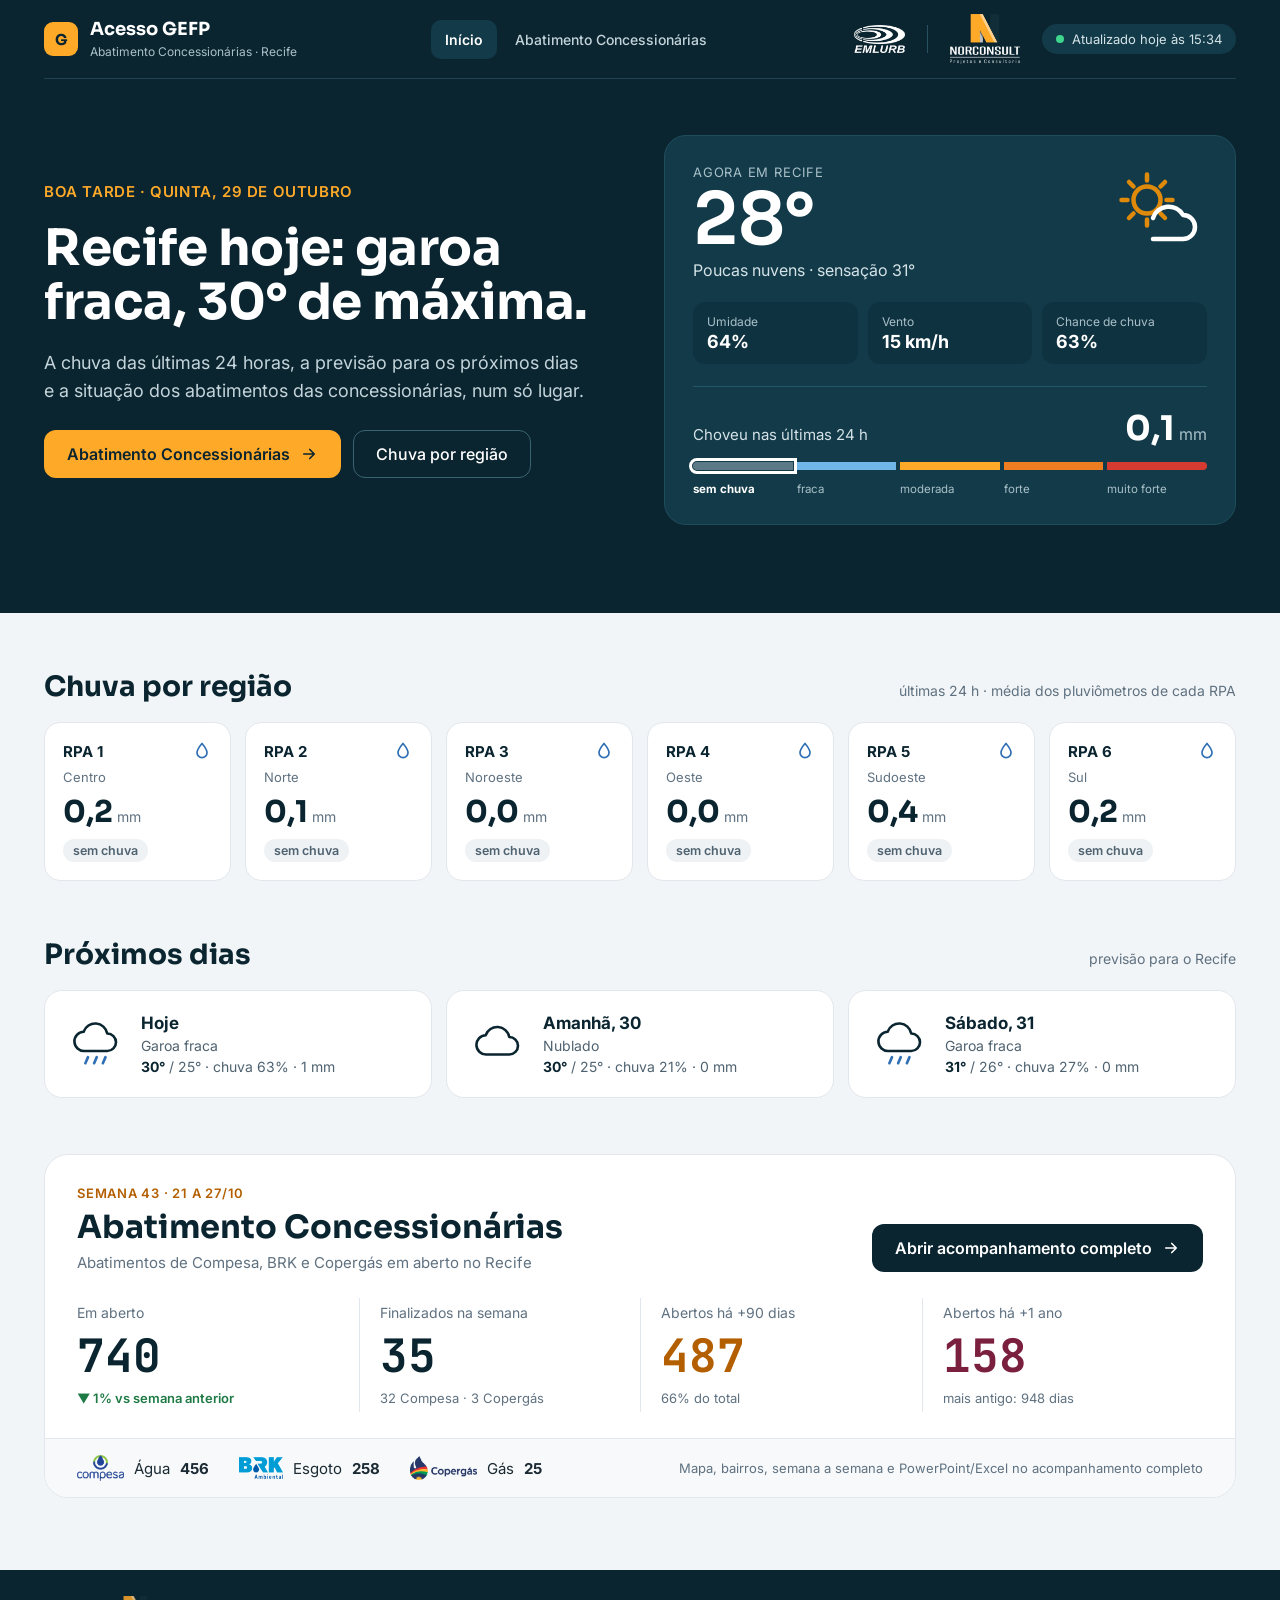
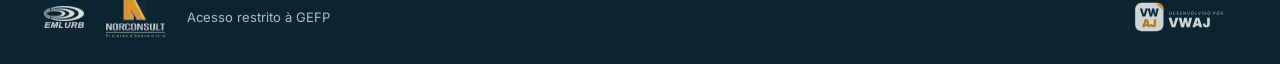
==== index.html @ 530b83b0 "Acesso GEFP" ====
<!doctype html>
<html lang="pt-BR">
<head>
<meta charset="utf-8">
<meta name="viewport" content="width=device-width, initial-scale=1">
<meta name="author" content="VWAJ">
<meta name="robots" content="noindex, nofollow">
<title>Início · Acesso GEFP</title>
<link rel="icon" href="static/marca/vwaj_monograma.png">
<link rel="preconnect" href="https://fonts.googleapis.com">
<link href="https://fonts.googleapis.com/css2?family=Sora:wght@400;600;700&family=Inter:wght@400;500;600;700&family=JetBrains+Mono:wght@500;700&display=swap" rel="stylesheet">
<link rel="stylesheet" href="static/gefp.css?v=1793296857">
</head>
<body class="gefp estatico">
<section class="g-topo">
  <div class="g-cont">
    <header class="g-cab">
      <a class="g-marca" href="index.html"><i>G</i><div><b>Acesso GEFP</b><span>Abatimento Concessionárias · Recife</span></div></a>
      <nav class="g-nav" aria-label="Seções">
        <a href="index.html" class="ativo">Início</a>
        <a href="abatimento.html" class="">Abatimento Concessionárias</a>
      </nav>
      <div class="g-logos">
        <img class="emlurb" src="static/marcas_gefp/emlurb_branco.png" alt="EMLURB">
        <span class="sep"></span>
        <img class="norcon" src="static/marcas_gefp/nc_branco.png" alt="Norconsult">
        <span class="g-atual"><i></i>Atualizado hoje às 15:34</span>
      </div>
    </header>
<div class="g-heroi">
  <div class="g-heroi-txt">
    <span class="g-sobre">Boa tarde · quinta, 29 de outubro</span>
    <h1>Recife hoje: garoa fraca, 30° de máxima.</h1>
    <p>A chuva das últimas 24 horas, a previsão para os próximos dias e a situação dos abatimentos das concessionárias, num só lugar.</p>
    <div class="g-bts">
      <a class="g-bt lar" href="abatimento.html">Abatimento Concessionárias <svg viewBox="0 0 24 24" fill="none" stroke="currentColor" stroke-width="2.2" stroke-linecap="round" stroke-linejoin="round" aria-hidden="true"><path d="M5 12h14M13 6l6 6-6 6"/></svg></a>
      <a class="g-bt contorno" href="#chuva">Chuva por região</a>
    </div>
  </div>
  <div class="g-clima">
    <div class="g-clima-top">
      <div style="display:flex;flex-direction:column;gap:4px">
        <span class="g-rot">Agora em Recife</span>
        <span class="g-temp">28°</span>
        <span class="g-clima-txt">Poucas nuvens · sensação 31°</span>
      </div>
      <svg width="96" height="96" viewBox="0 0 64 64" fill="none" stroke-linecap="round" stroke-linejoin="round" role="img" aria-label="Sol entre nuvens"><circle cx="24" cy="24" r="9" stroke="#E08A0C" stroke-width="3"/><path d="M24 7v4M24 37v4M7 24h4M37 24h4M12 12l3 3M33 33l3 3M12 36l3-3M33 15l3-3" stroke="#E08A0C" stroke-width="3"/><path d="M28 50h20a8 8 0 0 0 0-16 11 11 0 0 0-20 2" stroke="#FFFFFF" stroke-width="3"/></svg>
    </div>
    <div class="g-mini3">
      <div><span>Umidade</span><b>64%</b></div>
      <div><span>Vento</span><b>15 km/h</b></div>
      <div><span>Chance de chuva</span><b>63%</b></div>
    </div>
    <div class="g-chuva24">
      <div class="g-chuva24-l"><span>Choveu nas últimas 24 h</span><span><b>0,1</b> <small>mm</small></span></div>
      <div class="g-regua" role="img" aria-label="Chuva sem chuva"><span class="on" style="background:#5B7A86"></span><span class="" style="background:#6FB7E8"></span><span class="" style="background:#FFA929"></span><span class="" style="background:#EE7D22"></span><span class="" style="background:#D63B32"></span></div>
      <div class="g-regua-rot"><b>sem chuva</b><span>fraca</span><span>moderada</span><span>forte</span><span>muito forte</span></div>
    </div>
  </div>
</div>
  </div>
</section>
<div class="g-cont">
  <section class="g-secao" id="chuva">
    <div class="g-secao-cab"><h2>Chuva por região</h2><span>últimas 24 h · média dos pluviômetros de cada RPA</span></div>
    <div class="g-rpas">
      <div class="g-rpa">
        <div class="g-rpa-cab"><b>RPA 1</b><svg width="20" height="20" viewBox="0 0 24 24" fill="none" stroke="#2F6FB3" stroke-width="2" stroke-linecap="round" stroke-linejoin="round" aria-hidden="true"><path d="M12 3s6 7 6 11a6 6 0 0 1-12 0c0-4 6-11 6-11z"/></svg></div>
        <small>Centro</small>
        <span class="mm"><b>0,2</b> <span>mm</span></span>
        <span class="g-pill g-n0">sem chuva</span>
      </div>
      <div class="g-rpa">
        <div class="g-rpa-cab"><b>RPA 2</b><svg width="20" height="20" viewBox="0 0 24 24" fill="none" stroke="#2F6FB3" stroke-width="2" stroke-linecap="round" stroke-linejoin="round" aria-hidden="true"><path d="M12 3s6 7 6 11a6 6 0 0 1-12 0c0-4 6-11 6-11z"/></svg></div>
        <small>Norte</small>
        <span class="mm"><b>0,1</b> <span>mm</span></span>
        <span class="g-pill g-n0">sem chuva</span>
      </div>
      <div class="g-rpa">
        <div class="g-rpa-cab"><b>RPA 3</b><svg width="20" height="20" viewBox="0 0 24 24" fill="none" stroke="#2F6FB3" stroke-width="2" stroke-linecap="round" stroke-linejoin="round" aria-hidden="true"><path d="M12 3s6 7 6 11a6 6 0 0 1-12 0c0-4 6-11 6-11z"/></svg></div>
        <small>Noroeste</small>
        <span class="mm"><b>0,0</b> <span>mm</span></span>
        <span class="g-pill g-n0">sem chuva</span>
      </div>
      <div class="g-rpa">
        <div class="g-rpa-cab"><b>RPA 4</b><svg width="20" height="20" viewBox="0 0 24 24" fill="none" stroke="#2F6FB3" stroke-width="2" stroke-linecap="round" stroke-linejoin="round" aria-hidden="true"><path d="M12 3s6 7 6 11a6 6 0 0 1-12 0c0-4 6-11 6-11z"/></svg></div>
        <small>Oeste</small>
        <span class="mm"><b>0,0</b> <span>mm</span></span>
        <span class="g-pill g-n0">sem chuva</span>
      </div>
      <div class="g-rpa">
        <div class="g-rpa-cab"><b>RPA 5</b><svg width="20" height="20" viewBox="0 0 24 24" fill="none" stroke="#2F6FB3" stroke-width="2" stroke-linecap="round" stroke-linejoin="round" aria-hidden="true"><path d="M12 3s6 7 6 11a6 6 0 0 1-12 0c0-4 6-11 6-11z"/></svg></div>
        <small>Sudoeste</small>
        <span class="mm"><b>0,4</b> <span>mm</span></span>
        <span class="g-pill g-n0">sem chuva</span>
      </div>
      <div class="g-rpa">
        <div class="g-rpa-cab"><b>RPA 6</b><svg width="20" height="20" viewBox="0 0 24 24" fill="none" stroke="#2F6FB3" stroke-width="2" stroke-linecap="round" stroke-linejoin="round" aria-hidden="true"><path d="M12 3s6 7 6 11a6 6 0 0 1-12 0c0-4 6-11 6-11z"/></svg></div>
        <small>Sul</small>
        <span class="mm"><b>0,2</b> <span>mm</span></span>
        <span class="g-pill g-n0">sem chuva</span>
      </div>
    </div>
  </section>
  <section class="g-secao" id="previsao">
    <div class="g-secao-cab"><h2>Próximos dias</h2><span>previsão para o Recife</span></div>
    <div class="g-dias">
      <div class="g-dia">
        <svg width="56" height="56" viewBox="0 0 64 64" fill="none" stroke-linecap="round" stroke-linejoin="round" role="img" aria-label="Chuva"><path d="M20 40h26a10 10 0 0 0 0-20 14 14 0 0 0-27-2A9 9 0 0 0 20 40z" stroke="#0B2530" stroke-width="3"/><path d="M24 47l-3 7M34 47l-3 7M44 47l-3 7" stroke="#2F6FB3" stroke-width="3"/></svg>
        <div>
          <b class="d">Hoje</b>
          <span>Garoa fraca</span>
          <span><b>30°</b> / 25° · chuva 63% · 1 mm</span>
        </div>
      </div>
      <div class="g-dia">
        <svg width="56" height="56" viewBox="0 0 64 64" fill="none" stroke-linecap="round" stroke-linejoin="round" role="img" aria-label="Nublado"><path d="M20 44h26a10 10 0 0 0 0-20 14 14 0 0 0-27-2A9 9 0 0 0 20 44z" stroke="#0B2530" stroke-width="3"/></svg>
        <div>
          <b class="d">Amanhã, 30</b>
          <span>Nublado</span>
          <span><b>30°</b> / 25° · chuva 21% · 0 mm</span>
        </div>
      </div>
      <div class="g-dia">
        <svg width="56" height="56" viewBox="0 0 64 64" fill="none" stroke-linecap="round" stroke-linejoin="round" role="img" aria-label="Chuva"><path d="M20 40h26a10 10 0 0 0 0-20 14 14 0 0 0-27-2A9 9 0 0 0 20 40z" stroke="#0B2530" stroke-width="3"/><path d="M24 47l-3 7M34 47l-3 7M44 47l-3 7" stroke="#2F6FB3" stroke-width="3"/></svg>
        <div>
          <b class="d">Sábado, 31</b>
          <span>Garoa fraca</span>
          <span><b>31°</b> / 26° · chuva 27% · 0 mm</span>
        </div>
      </div>
    </div>
  </section>
  <section class="g-abat" id="abatimento">
    <div class="g-abat-cab">
      <div>
        <small>Semana 43 · 21 a 27/10</small>
        <h2>Abatimento Concessionárias</h2>
        <span>Abatimentos de Compesa, BRK e Copergás em aberto no Recife</span>
      </div>
      <a class="g-bt escuro" href="abatimento.html">Abrir acompanhamento completo <svg viewBox="0 0 24 24" fill="none" stroke="currentColor" stroke-width="2.2" stroke-linecap="round" stroke-linejoin="round" aria-hidden="true"><path d="M5 12h14M13 6l6 6-6 6"/></svg></a>
    </div>
    <div class="g-abat-num">
      <div><span>Em aberto</span><b>740</b>
        <small class="bom">▼ 1% vs semana anterior</small></div>
      <div><span>Finalizados na semana</span><b>35</b><small>32 Compesa · 3 Copergás</small></div>
      <div><span>Abertos há +90 dias</span><b style="color:#B35F00">487</b><small>66% do total</small></div>
      <div><span>Abertos há +1 ano</span><b style="color:#7A1F3D">158</b><small>mais antigo: 948 dias</small></div>
    </div>
    <div class="g-abat-pe">
      <span><img src="static/marcas/compesa.png" alt="Compesa" style="height:26px"> Água <b>456</b></span>
      <span><img src="static/marcas/brk.png" alt="BRK Ambiental" style="height:22px"> Esgoto <b>258</b></span>
      <span><img src="static/marcas/copergas.png" alt="Copergás" style="height:24px"> Gás <b>25</b></span>
      <em>Mapa, bairros, semana a semana e PowerPoint/Excel no acompanhamento completo</em>
    </div>
  </section>
</div>
<footer class="g-rodape">
  <div class="g-cont">
    <div class="g-logos">
      <img class="emlurb" src="static/marcas_gefp/emlurb_branco.png" alt="EMLURB">
      <img class="norcon" src="static/marcas_gefp/nc_branco.png" alt="Norconsult">
      <span>Acesso restrito à GEFP</span>
    </div>
    <img class="vwaj" src="static/marca/vwaj_assinatura_escuro.svg" alt="Desenvolvido por VWAJ" title="Desenvolvido por VWAJ">
  </div>
</footer>
<div class="toast" id="toast"></div>
<script>
(function(){
  var URL = "https://script.google.com/macros/s/AKfycbwOH_Wpvm1iKzpRmhy0H1Z7zZ-1NwhCAVXMOIi94843S6CwJDV4EMHWe-rRsX-6nmck/exec", PAG = "inicio";
  function ls(k, v){ try { if (v === undefined) return localStorage.getItem(k); localStorage.setItem(k, v); } catch (e) { return null; } }
  function ss(k, v){ try { if (v === undefined) return sessionStorage.getItem(k); sessionStorage.setItem(k, v); } catch (e) { return null; } }
  if (/[?&]eu(=|&|$)/.test(location.search)) ls("gefp_eu", "1");
  if (/[?&]naoeu(=|&|$)/.test(location.search)) { try { localStorage.removeItem("gefp_eu"); } catch (e) {} }
  var mq = location.search.match(/[?&]quem=([^&#]+)/);            /* ?quem=chefe: este navegador aparece com nome no painel */
  if (mq) {
    var nome = decodeURIComponent(mq[1].replace(/\+/g, " ")).replace(/[^0-9A-Za-zÀ-ÿ .\-]/g, "").trim().slice(0, 11);
    if (nome) { ls("gefp_quem", nome); try { localStorage.removeItem("gefp_eu"); } catch (e) {} }
  }
  window.GefpVisita = { evento: function(){} };
  if (!URL || ls("gefp_eu") === "1") return;
  var ap = ls("gefp_ap"); if (!ap) { ap = Math.random().toString(36).slice(2, 10); ls("gefp_ap", ap); }
  var quem = ls("gefp_quem"); if (quem) ap = quem + ":" + ap;
  var se = ss("gefp_se"); if (!se) { se = Date.now().toString(36) + Math.random().toString(36).slice(2, 6); ss("gefp_se", se); }
  var tipo = window.matchMedia && matchMedia("(pointer:coarse)").matches ? "celular" : "computador";
  var ativo = 0, desde = document.visibilityState === "visible" ? Date.now() : null;
  function manda(ev, extra){
    var d = JSON.stringify({ a: ap, s: se, t: tipo, p: PAG, e: ev, x: String(extra || "").slice(0, 80) });
    try { if (navigator.sendBeacon && navigator.sendBeacon(URL, new Blob([d], { type: "text/plain" }))) return; } catch (e) {}
    try { fetch(URL, { method: "POST", mode: "no-cors", body: d, keepalive: true }); } catch (e) {}
  }
  manda("visita");
  window.GefpVisita = { evento: manda };
  document.addEventListener("click", function(ev){
    var a = ev.target.closest && ev.target.closest("a[download], a[data-evento]");
    if (a) manda(a.getAttribute("data-evento") || "baixou", (a.getAttribute("href") || "").split("/").pop());
  }, true);
  document.addEventListener("visibilitychange", function(){
    if (document.visibilityState === "hidden") { if (desde) { ativo += Date.now() - desde; desde = null; } manda("saida", Math.round(ativo / 1000)); }
    else desde = Date.now();
  });
})();
</script>
</body>
</html>
---- static/gefp.css ----
:root{--g-noite:#0B2530;--g-noite-2:#123A48;--g-noite-3:#0F3240;--g-linha:#1F4352;--g-claro:#C3D4DA;--g-suave:#A9C0C9;
  --g-laranja:#FFA929;--g-fundo:#F2F5F7;--g-borda:#E2E7ED;--g-texto:#1B2A33;--g-cinza:#5F7180}
body.gefp{background:var(--g-fundo);font-family:Inter,system-ui,sans-serif;color:var(--g-texto);margin:0}
.gefp h1,.gefp h2,.gefp h3,.gefp .g-titulo{font-family:Sora,Inter,sans-serif}
.g-cont{max-width:1240px;margin:0 auto;padding:0 24px;box-sizing:border-box}


.g-topo{background:var(--g-noite);color:#fff;padding-bottom:88px}
.g-cab{display:flex;align-items:center;justify-content:space-between;gap:16px;flex-wrap:wrap;padding:18px 0;border-bottom:1px solid var(--g-linha)}
.g-marca{display:flex;align-items:center;gap:12px;color:#fff;text-decoration:none}
.g-marca i{width:34px;height:34px;border-radius:9px;background:var(--g-laranja);display:flex;align-items:center;justify-content:center;
  font:700 15px Sora,sans-serif;color:var(--g-noite);font-style:normal}
.g-marca b{font:700 18px Sora,sans-serif;display:block}.g-marca span{font-size:12px;color:var(--g-suave)}
.g-nav{display:flex;gap:4px}
.g-nav a{color:var(--g-claro);text-decoration:none;font-size:14px;font-weight:500;padding:11px 14px;border-radius:10px}
.g-nav a:hover{color:#fff;background:rgba(255,255,255,.06)}
.g-nav a.ativo{color:#fff;font-weight:600;background:var(--g-noite-2)}
.g-logos{display:flex;align-items:center;gap:22px}
.g-logos img.emlurb{height:28px}.g-logos img.norcon{height:50px;margin:-6px 0}
.g-logos .sep{width:1px;height:28px;background:#2A5160}
.g-atual{display:inline-flex;align-items:center;gap:8px;background:var(--g-noite-2);border-radius:999px;padding:7px 14px;font-size:13px;color:#D5E3E8}
.g-atual i{width:8px;height:8px;border-radius:50%;background:#3DD68C}


.g-heroi{display:grid;grid-template-columns:repeat(auto-fit,minmax(min(100%,420px),1fr));gap:48px;align-items:center;padding-top:56px}
.g-heroi-txt{display:flex;flex-direction:column;gap:20px}
.g-sobre{font-size:15px;color:var(--g-laranja);font-weight:600;letter-spacing:.04em;text-transform:uppercase}
.g-heroi h1{margin:0;font-weight:700;font-size:50px;line-height:1.08;letter-spacing:-.01em;color:#fff}
.g-heroi p{margin:0;font-size:18px;line-height:1.55;color:var(--g-claro);max-width:540px}
.g-bts{display:flex;gap:12px;flex-wrap:wrap;padding-top:6px}
.g-bt{display:inline-flex;align-items:center;gap:10px;text-decoration:none;font-weight:600;font-size:16px;padding:13px 22px;border-radius:12px;
  min-height:48px;box-sizing:border-box;border:1px solid transparent;cursor:pointer}
.g-bt.lar{background:var(--g-laranja);color:var(--g-noite)}.g-bt.lar:hover{background:#FFB847}
.g-bt.contorno{border-color:#3A6372;color:#fff;font-weight:500}.g-bt.contorno:hover{background:rgba(255,255,255,.06)}
.g-bt.escuro{background:var(--g-noite);color:#fff}.g-bt.escuro:hover{background:var(--g-noite-2)}
.g-bt svg{width:18px;height:18px}

.g-clima{background:var(--g-noite-2);border:1px solid #1F4D5D;border-radius:22px;padding:28px;display:flex;flex-direction:column;gap:22px}
.g-clima-top{display:flex;justify-content:space-between;align-items:flex-start;gap:16px}
.g-rot{font-size:13px;color:var(--g-suave);text-transform:uppercase;letter-spacing:.06em}
.g-temp{font:600 72px/1 Sora,sans-serif;color:#fff}
.g-clima-txt{font-size:16px;color:#D5E3E8}
.g-mini3{display:grid;grid-template-columns:repeat(3,minmax(0,1fr));gap:10px}
.g-mini3>div{background:var(--g-noite-3);border-radius:12px;padding:12px 14px;display:flex;flex-direction:column;gap:2px}
.g-mini3 span{font-size:12px;color:var(--g-suave)}.g-mini3 b{font-size:18px;color:#fff}
.g-chuva24{border-top:1px solid #24566A;padding-top:20px;display:flex;flex-direction:column;gap:12px}
.g-chuva24-l{display:flex;justify-content:space-between;align-items:baseline;gap:12px;flex-wrap:wrap;color:#D5E3E8;font-size:15px}
.g-chuva24-l b{font:700 34px Sora,sans-serif;color:#fff}.g-chuva24-l small{font-size:16px;color:var(--g-suave)}
.g-regua{display:grid;grid-template-columns:repeat(5,minmax(0,1fr));gap:4px}
.g-regua>span{height:8px}
.g-regua>span:first-child{border-radius:4px 0 0 4px}.g-regua>span:last-child{border-radius:0 4px 4px 0}
.g-regua>span.on{outline:3px solid #fff;outline-offset:1px}
.g-regua-rot{display:grid;grid-template-columns:repeat(5,minmax(0,1fr));gap:4px;font-size:11.5px;color:var(--g-suave)}
.g-regua-rot b{color:#fff}
.g-sem-dado{font-size:14px;color:var(--g-suave)}


.g-aviso-w{margin-top:-44px}
.g-aviso{background:#fff;border-radius:16px;box-shadow:0 8px 28px rgba(11,37,48,.12);padding:18px 22px;display:flex;align-items:center;gap:16px;flex-wrap:wrap}
.g-aviso>i{width:44px;height:44px;border-radius:12px;background:#FFF1DC;display:flex;align-items:center;justify-content:center;flex-shrink:0}
.g-aviso>div{flex:1 1 320px;display:flex;flex-direction:column;gap:2px}
.g-aviso b{font-size:16px}.g-aviso span{font-size:14px;color:#4F6270}
.g-aviso a{color:#8A4A00;font-weight:600;font-size:14px;padding:12px 4px}


.g-secao{padding-top:56px;display:flex;flex-direction:column;gap:18px}
.g-secao-cab{display:flex;justify-content:space-between;align-items:baseline;gap:12px;flex-wrap:wrap}
.g-secao h2{margin:0;font-size:28px;color:var(--g-noite)}
.g-secao-cab span{font-size:14px;color:var(--g-cinza)}
.g-rpas{display:grid;grid-template-columns:repeat(auto-fit,minmax(170px,1fr));gap:14px}
.g-rpa{background:#fff;border-radius:16px;padding:18px;display:flex;flex-direction:column;gap:8px;border:1px solid var(--g-borda)}
.g-rpa-cab{display:flex;justify-content:space-between;align-items:center}
.g-rpa-cab b{font-size:15px;color:var(--g-noite)}
.g-rpa small{font-size:13px;color:var(--g-cinza)}
.g-rpa .mm b{font:700 30px Sora,sans-serif;color:var(--g-noite)}.g-rpa .mm span{font-size:14px;color:var(--g-cinza)}
.g-pill{align-self:flex-start;font-size:12.5px;font-weight:600;padding:4px 10px;border-radius:999px}
.g-n0{background:#EEF2F5;color:#4F6270}.g-n1{background:#E5F1FB;color:#1F5F99}.g-n2{background:#FFF1DC;color:#8A4A00}
.g-n3{background:#FDE6D6;color:#A3470C}.g-n4{background:#FBE1DF;color:#A92B23}.g-n-1{background:#EEF2F5;color:#4F6270}
.g-dias{display:grid;grid-template-columns:repeat(auto-fit,minmax(min(100%,300px),1fr));gap:14px}
.g-dia{background:#fff;border-radius:18px;padding:22px;display:flex;gap:18px;align-items:center;border:1px solid var(--g-borda)}
.g-dia.forte{background:#FFF8F0;border-color:#F6C9A4}
.g-dia>div{flex:1;display:flex;flex-direction:column;gap:4px}
.g-dia b.d{font-size:17px;color:var(--g-noite)}.g-dia span{font-size:14px;color:#4F6270}.g-dia span b{color:var(--g-noite)}
.g-vazio{background:#fff;border:1px dashed #CFD7E0;border-radius:16px;padding:20px;color:var(--g-cinza);font-size:14px}


.g-abat{background:#fff;border-radius:24px;border:1px solid var(--g-borda);overflow:hidden;margin:56px 0 72px}
.g-abat-cab{padding:30px 32px 0;display:flex;justify-content:space-between;align-items:flex-end;gap:20px;flex-wrap:wrap}
.g-abat-cab>div{display:flex;flex-direction:column;gap:6px}
.g-abat-cab small{font-size:13px;font-weight:600;color:#B35F00;text-transform:uppercase;letter-spacing:.06em}
.g-abat-cab h2{margin:0;font-size:32px;color:var(--g-noite)}.g-abat-cab span{font-size:15px;color:var(--g-cinza)}
.g-abat-num{display:grid;grid-template-columns:repeat(auto-fit,minmax(200px,1fr));padding:26px 32px}
.g-abat-num>div{display:flex;flex-direction:column;gap:4px;padding:6px 20px;border-left:1px solid var(--g-borda)}
.g-abat-num>div:first-child{border-left:0;padding-left:0}
.g-abat-num span{font-size:14px;color:var(--g-cinza)}
.g-abat-num b{font:700 46px "JetBrains Mono",monospace;color:var(--g-noite)}
.g-abat-num small{font-size:13px;color:var(--g-cinza)}
.g-abat-num small.bom{color:#1E7A45;font-weight:600}.g-abat-num small.ruim{color:#A92B23;font-weight:600}
.g-abat-pe{background:#F7F9FA;border-top:1px solid var(--g-borda);padding:16px 32px;display:flex;gap:30px;flex-wrap:wrap;align-items:center;font-size:15px}
.g-abat-pe>span{display:flex;align-items:center;gap:10px}
.g-abat-pe em{margin-left:auto;font-style:normal;font-size:13px;color:var(--g-cinza)}


.g-rodape{background:var(--g-noite);color:var(--g-suave);padding:30px 0}
.g-rodape .g-cont{display:flex;justify-content:space-between;align-items:center;gap:20px;flex-wrap:wrap}
.g-rodape .g-logos img{opacity:.85}.g-rodape .g-logos img.emlurb{height:22px}.g-rodape .g-logos img.norcon{height:42px}
.g-rodape span{font-size:13px}
.g-rodape .vwaj{height:34px;opacity:.8}


.g-heroi-ab{display:flex;justify-content:space-between;align-items:flex-end;gap:24px;flex-wrap:wrap;padding-top:36px}
.g-heroi-ab>div:first-child{display:flex;flex-direction:column;gap:12px;flex:1 1 480px;min-width:0}
.g-heroi-ab>.dir{flex:0 0 auto}
.g-heroi-ab p{max-width:620px}
.g-heroi-ab h1{margin:0;font-size:44px;font-weight:700;color:#fff;letter-spacing:-.01em}
.g-heroi-ab p{margin:0;font-size:17px;color:var(--g-claro)}
.g-heroi-ab .dir{display:flex;flex-direction:column;gap:12px;align-items:flex-end}
.g-semana{display:flex;align-items:center;gap:6px;background:var(--g-noite-2);border-radius:14px;padding:6px}
.g-semana button{width:44px;height:44px;border:0;border-radius:10px;background:var(--g-noite-3);color:#fff;cursor:pointer;font-size:20px}
.g-semana button:disabled{color:#4E7383;cursor:default}
.g-semana .meio{display:flex;flex-direction:column;padding:0 12px;min-width:170px}
.g-semana .meio span{font-size:11px;color:var(--g-suave);text-transform:uppercase;letter-spacing:.08em}
.g-semana .meio b{font-size:15px;color:#fff}
.g-semana select{max-width:190px;background:transparent;color:var(--g-claro);border:0;font:inherit;font-size:12.5px;padding:2px 0;cursor:pointer}
.g-semana select option{color:#1B2A33}
.g-semana .tag{margin-left:4px}
.gefp .g-corpo-ab{margin-top:-64px;padding-bottom:64px}
.gefp .marca-dagua{display:none}
.gefp .card{border-radius:20px;border-color:var(--g-borda);box-shadow:none}
.gefp .card-cab h3{font-family:Sora,Inter,sans-serif;font-size:20px;color:var(--g-noite)}
.gefp .ab-concs{gap:18px}
.gefp .ab-c{border-radius:20px;box-shadow:0 10px 30px rgba(11,37,48,.10);border:0}
.gefp .grade.mt,.gefp .card.mt{margin-top:22px}
.gefp .pagina{max-width:none;padding:0}


.gefp .ab-concs{grid-template-columns:repeat(2,minmax(0,1fr));gap:18px}
.gefp .ab-c.tot{grid-column:1/-1}
.gefp .ab-c-cab{padding:14px 20px;gap:12px;align-items:center}
.gefp .ab-c-cab b{font:700 20px Sora,Inter,sans-serif}
.gefp .ab-c-cab span{flex-wrap:nowrap;font-size:13px;gap:8px}
.gefp .ab-sc{font-size:13px;padding:3px 10px 3px 6px}
.gefp .ab-c-corpo{grid-template-columns:repeat(3,minmax(0,1fr));gap:22px;padding:20px 22px}
.gefp .ab-c .r{font-size:11px;letter-spacing:.06em;line-height:1.35;min-height:30px}
.gefp .ab-c .v{font-size:36px;line-height:1.15;margin:2px 0 6px}
.gefp .ab-c .det{font-size:12.5px;line-height:1.45;margin-top:6px}
.gefp .ab-c .mini-l{font-size:13.5px;gap:6px;margin-top:6px}
.gefp .ab-c .fr-p{font-size:12px;padding:3px 9px}
.gefp .ab-c-sub{display:grid;grid-template-columns:repeat(2,minmax(0,1fr));gap:12px;padding:4px 22px 22px;border-top:0;font-size:13px}
.gefp .ab-c-sub>div{background:#F5F8FA;border-radius:12px;padding:12px 14px;line-height:1.55}
.g-tot .ab-c-cab{padding:16px 24px}
.g-tot-corpo{grid-template-columns:repeat(5,minmax(0,1fr))!important;gap:0!important;padding:20px 24px 22px!important}
.g-tot-corpo>div{padding:0 22px;border-left:1px solid var(--g-borda)}
.g-tot-corpo>div:first-child{padding-left:0;border-left:0}
.g-tot-corpo .v{font-size:40px!important}


.gefp .ab-mapa-linha{grid-template-columns:1fr!important}
.gefp #mapaAb{height:640px!important}


.g-bairros{padding:0;overflow:hidden}
.g-bairros-cab{display:flex;justify-content:space-between;align-items:flex-end;gap:16px;flex-wrap:wrap;padding:22px 24px 18px;border-bottom:1px solid #EDF1F4}
.g-bairros-cab h3{margin:0 0 4px;font:700 22px Sora,Inter,sans-serif;color:var(--g-noite)}
.g-bairros-cab span{font-size:14px;color:var(--g-cinza)}
.g-bairros-leg{display:flex;gap:16px;font-size:13px;color:var(--g-cinza)}
.g-bairros-leg span{display:flex;align-items:center;gap:6px}
.g-bairros-leg i{width:10px;height:10px;border-radius:3px;display:inline-block}
.g-bairros-leg i.ant{background:#FBE7EC;border:1px solid #7A1F3D}
.g-bairros-grade{display:grid;grid-template-columns:repeat(auto-fill,minmax(340px,1fr));gap:12px;padding:20px 24px 24px}
.g-bairro{display:grid;grid-template-columns:30px minmax(0,1fr) 54px auto;grid-template-rows:auto auto;column-gap:12px;row-gap:8px;align-items:center;
  text-align:left;font:inherit;color:inherit;background:#fff;border:1px solid var(--g-borda);border-radius:16px;padding:14px 16px;cursor:pointer;
  transition:border-color .15s,box-shadow .15s,transform .15s}
.g-bairro:hover{border-color:#B9CCDA;box-shadow:0 6px 18px rgba(11,37,48,.08);transform:translateY(-1px)}
.g-bairro.sel{border-color:var(--g-laranja);box-shadow:0 0 0 2px var(--g-laranja) inset;background:#FFFBF4}
.g-bairro .pos{grid-column:1;grid-row:1/3;width:30px;height:30px;border-radius:50%;background:#EEF3F7;color:var(--g-noite);font:700 13px "JetBrains Mono",monospace;
  display:flex;align-items:center;justify-content:center}
.g-bairro:nth-child(-n+3) .pos{background:var(--g-noite);color:#fff}
.g-bairro .nome{grid-column:2;grid-row:1;display:flex;flex-direction:column;min-width:0}
.g-bairro .nome b{font-size:15.5px;color:var(--g-noite);white-space:nowrap;overflow:hidden;text-overflow:ellipsis}
.g-bairro .nome small{font-size:12.5px;color:var(--g-cinza)}
.g-bairro .tot{grid-column:3;grid-row:1;display:flex;flex-direction:column;align-items:flex-end}
.g-bairro .tot b{font:700 22px "JetBrains Mono",monospace;color:var(--g-noite);line-height:1.1}
.g-bairro .tot small{font-size:11px;color:var(--g-cinza);white-space:nowrap}
.g-bairro .ant{grid-column:4;grid-row:1;justify-self:end;font-size:12.5px;font-weight:600;padding:4px 9px;border-radius:999px;background:#EEF3F7;color:#3D4F5A;white-space:nowrap}
.g-bairro .ant.m90{background:#FFF1DC;color:#8A4A00}
.g-bairro .ant.ano{background:#FBE7EC;color:#7A1F3D}
.g-bairro .barra{grid-column:2/5;grid-row:2;display:flex;height:8px;border-radius:4px;background:#EEF3F7;overflow:hidden}
.g-bairro .barra i{display:block;height:100%}
.g-bairros-grade .g-bairro.extra{display:none}
.g-bairros-grade.todos .g-bairro.extra{display:grid}
.g-bairros-pe{display:flex;justify-content:center;padding:0 24px 24px}
.g-bt.contorno-claro{border-color:#CFD7E0;color:var(--g-noite);font-weight:600;background:#fff}
.g-bt.contorno-claro:hover{background:#F5F8FA}


.vh{position:absolute;width:1px;height:1px;overflow:hidden;clip:rect(0 0 0 0);white-space:nowrap}
.g-consulta{background:#fff;border-radius:22px;box-shadow:0 14px 36px rgba(11,37,48,.14);overflow:hidden;margin-bottom:22px}
.g-consulta-top{padding:24px 28px 18px;display:flex;flex-direction:column;gap:12px}
.g-consulta h2{margin:0;font:700 24px Sora,Inter,sans-serif;color:var(--g-noite)}
.g-busca{display:flex;align-items:center;gap:12px;border:2px solid var(--g-laranja);border-radius:16px;padding:4px 6px 4px 18px;background:#fff}
.g-busca:focus-within{box-shadow:0 0 0 4px rgba(255,169,41,.25)}
.g-busca input{flex:1;min-width:0;border:0;outline:0;font:inherit;font-size:19px;padding:13px 0;color:var(--g-noite);background:transparent}
.g-dica{font-size:13.5px;color:var(--g-cinza)}
.g-consulta-res{border-top:1px solid #E8EDF1;background:#F8FAFB;padding:16px 28px 22px;display:flex;flex-direction:column;gap:10px}
.g-res-cab b{font-size:16px;color:var(--g-noite)}
.g-res{background:#fff;border:1px solid var(--g-borda);border-left:5px solid var(--c);border-radius:14px;padding:14px 18px;
  display:grid;grid-template-columns:150px minmax(0,1fr) 150px 170px 130px;gap:18px;align-items:center}
.g-res .id{display:flex;flex-direction:column;gap:3px}.g-res .id b{font:700 18px "JetBrains Mono",monospace;color:var(--g-noite)}
.g-res .id span,.g-res small{font-size:12.5px;color:var(--g-cinza)}
.g-res .end{display:flex;flex-direction:column;gap:2px;min-width:0}.g-res .end b{font-size:15px}.g-res .end b span{font-weight:400;color:var(--g-cinza)}
.g-res .gq{display:flex;flex-direction:column}.g-res .gq small:first-child{font-size:11px;text-transform:uppercase;letter-spacing:.05em}
.g-res .gq b{font-size:18px}
.g-res .lk{display:flex;flex-direction:column;gap:6px;align-items:flex-end;font-size:13.5px}
.g-res-vazio{background:#fff;border:1px dashed #CFD7E0;border-radius:14px;padding:16px 18px;font-size:14.5px;color:#3D4F5A}
.g-res-vazio.ok{border:1px solid #BFE3CC;background:#F1FAF4}
.g-res-mais{font-size:13px;color:var(--g-cinza);text-align:center;padding-top:4px}

.g-sec-cab{display:flex;justify-content:space-between;align-items:flex-end;gap:14px;flex-wrap:wrap;padding:22px 26px 16px;border-bottom:1px solid #EDF1F4}
.g-sec-cab.solta{padding:0 0 4px;border:0}
.g-sec-cab h3{margin:0 0 4px;font:700 22px Sora,Inter,sans-serif;color:var(--g-noite)}
.g-sec-cab>div>span{font-size:14px;color:var(--g-cinza)}
.gefp .g-fins{padding:0;overflow:hidden;margin-bottom:22px}
.g-fins .seg button{padding:9px 13px;font-size:13px}
.g-fins .seg button.on{background:var(--g-noite);color:#fff}
.g-fin{display:grid;grid-template-columns:110px 160px minmax(0,1fr) 220px 110px;gap:16px;padding:12px 26px;border-bottom:1px solid #F0F3F5;align-items:center;font-size:14px}
.g-fin-cab{font-size:11px;font-weight:600;letter-spacing:.05em;text-transform:uppercase;color:var(--g-cinza);padding:10px 26px;border-bottom:1px solid #EDF1F4}
.g-fin .id{font-family:"JetBrains Mono",monospace;color:var(--g-noite)}
.g-fin .cc{display:flex;align-items:center;gap:8px}.g-fin .cc i{width:9px;height:9px;border-radius:50%;display:inline-block}
.g-fin .end{min-width:0;white-space:nowrap;overflow:hidden;text-overflow:ellipsis}.g-fin .end span{color:var(--g-cinza)}
.g-fin .dt{color:#3D4F5A}
.g-fin .lev{justify-self:end;font-weight:700;font-size:13px;padding:4px 10px;border-radius:999px;background:#EEF3F7;color:#3D4F5A;white-space:nowrap}
.g-fin .lev.ok{background:#E3F4EA;color:#1E7A45}.g-fin .lev.m90{background:#FFF1DC;color:#8A4A00}.g-fin .lev.ano{background:#FBE7EC;color:#7A1F3D}
#gFinLista .g-res-vazio{margin:16px 26px}
.g-fins-pe{display:flex;justify-content:space-between;align-items:center;gap:12px;flex-wrap:wrap;padding:14px 26px}
.g-fins-pe span{font-size:13.5px;color:var(--g-cinza)}.g-fins-pe b{color:var(--g-noite)}
.g-fins-pe .g-bt{min-height:42px;padding:10px 18px;font-size:14px}

.g-cob{display:flex;flex-direction:column;gap:14px;margin-bottom:22px}
.g-faixa{display:inline-flex;align-items:center;gap:4px;background:#fff;border:1px solid #CFD7E0;border-radius:999px;padding:4px 5px 4px 14px;font-size:13px}
.g-faixa span{color:var(--g-cinza);margin-right:4px}
.g-faixa button{border:0;background:transparent;border-radius:999px;padding:8px 13px;font:inherit;font-size:13px;cursor:pointer;color:var(--g-texto)}
.g-faixa button.on{background:var(--g-noite);color:#fff}
.g-cob-grade{display:grid;grid-template-columns:repeat(3,minmax(0,1fr));gap:18px}
.g-cobc{background:#fff;border:1px solid var(--g-borda);border-top:5px solid var(--c);border-radius:20px;overflow:hidden;display:flex}
.g-cobc .corpo{padding:20px 22px;display:flex;flex-direction:column;gap:14px;flex:1}
.g-cobc .cab{display:flex;justify-content:space-between;align-items:center;gap:10px}
.g-cobc .cab div{display:flex;flex-direction:column}.g-cobc .cab b{font:700 18px Sora,Inter,sans-serif;color:var(--g-noite)}.g-cobc .cab span{font-size:13px;color:var(--g-cinza)}
.g-cobc .n{display:flex;align-items:baseline;gap:8px}.g-cobc .n b{font:700 40px "JetBrains Mono",monospace;color:var(--g-noite)}.g-cobc .n span{font-size:14px;color:var(--g-cinza)}
.g-cobc .top{border-top:1px solid #EDF1F4}
.g-cobc .top .t{display:block;font-size:11px;font-weight:600;letter-spacing:.05em;text-transform:uppercase;color:var(--g-cinza);padding:10px 0 4px}
.g-cobc .top div{display:flex;justify-content:space-between;gap:10px;padding:7px 0;border-bottom:1px dotted #D5DDE4;font-size:13.5px}
.g-cobc .top div span{min-width:0;white-space:nowrap;overflow:hidden;text-overflow:ellipsis}.g-cobc .top div span b{font-family:"JetBrains Mono",monospace}
.g-cobc .top .d{color:#7A1F3D;white-space:nowrap}
.g-cobc .bts{display:flex;gap:8px;margin-top:auto;padding-top:6px}
.g-cobc .bts .g-bt{flex:1;justify-content:center;font-size:14px;min-height:46px;padding:11px}
.g-cobc .bts .g-bt svg{width:16px;height:16px}


.gefp .g-corpo-ab{display:flex;flex-direction:column;gap:22px}
.gefp .g-corpo-ab>*{margin-top:0!important;margin-bottom:0!important}
.gefp .g-corpo-ab>.ab-concs{display:none}
#gResumo{order:10}#cobranca{order:20}.gefp .g-corpo-ab>.ab-mapa-linha{order:30}.gefp .g-corpo-ab>.g-bairros{order:40}
#finalizados{order:50}#gGrafTabs{order:60}.gefp .g-corpo-ab>.grade:not(.ab-mapa-linha){order:61}.gefp .g-corpo-ab>[data-aba]{order:62}

.g-resumo{background:#fff;border-radius:22px;box-shadow:0 14px 36px rgba(11,37,48,.14);overflow:hidden}
.gr-cab{display:flex;justify-content:space-between;align-items:baseline;gap:12px;flex-wrap:wrap;padding:20px 26px 12px}
.gr-cab h2{margin:0;font:700 22px Sora,Inter,sans-serif;color:var(--g-noite)}
.gr-dica{display:flex;align-items:center;gap:8px;font-size:13.5px;color:var(--g-cinza)}
.gr-tab{padding:0 14px 10px}
.gr-l{display:grid;grid-template-columns:minmax(0,1.5fr) repeat(6,minmax(0,1fr));align-items:stretch;border-bottom:1px solid #EEF2F5}
.gr-l:last-child{border-bottom:0}
.gr-h{border-bottom:1px solid #E2E7ED}
.gr-h span{padding:8px 12px;font-size:11px;font-weight:600;letter-spacing:.05em;text-transform:uppercase;color:var(--g-cinza);display:flex;flex-direction:column;gap:1px}
.gr-h small{font-size:10.5px;font-weight:500;letter-spacing:0;text-transform:none;color:#8A99A6}
.gr-h .c90{color:#B35F00}.gr-h .c365{color:#7A1F3D}.gr-h .csf{color:#A92B23}
.gr-total{background:#F7F9FB;border-radius:14px;border-bottom-color:transparent;margin:4px 0}
.gr-nome{display:flex;align-items:center;gap:12px;padding:14px 12px;min-width:0}
.gr-nome i{width:4px;align-self:stretch;border-radius:2px;background:var(--c)}
.gr-nome div{display:flex;flex-direction:column;min-width:0;flex:1}
.gr-nome b{font:700 16.5px Sora,Inter,sans-serif;color:var(--g-noite)}.gr-nome span{font-size:12.5px;color:var(--g-cinza)}
.gr-total .gr-nome b{font-size:19px}
.gr-filho .gr-nome{padding:9px 12px 9px 30px}.gr-filho .gr-nome b{font-size:14.5px}
.gr-c{text-align:left;font:inherit;color:inherit;background:transparent;border:2px solid transparent;border-radius:12px;margin:6px 4px;padding:8px 10px;
  display:flex;flex-direction:column;gap:3px;cursor:pointer;transition:background .12s,border-color .12s}
button.gr-c:hover{background:#F2F6F9;border-color:#DCE4EA}
.gr-c.on{background:#FFF4E0;border-color:#FFA929}
.gr-c.fixo{cursor:default}
.gr-c b{font:700 23px "JetBrains Mono",monospace;color:var(--g-noite);line-height:1.1}
.gr-total .gr-c b{font-size:30px}.gr-filho .gr-c b{font-size:19px}
.gr-c span{font-size:12px;color:var(--g-cinza)}
.gr-c span.bom{color:#1E7A45;font-weight:600}.gr-c span.ruim{color:#A92B23;font-weight:600}
.gr-filtro{display:flex;justify-content:space-between;align-items:center;gap:12px;padding:12px 26px;background:#FFF8EE;border-top:1px solid #FFE3B8;font-size:13.5px;color:#8A4A00;flex-wrap:wrap}
.gr-filtro button{border:1px solid #F2C789;background:#fff;color:#8A4A00;font:inherit;font-size:13px;font-weight:600;border-radius:999px;padding:6px 12px;cursor:pointer}

#cardMapa .g-consulta{box-shadow:none;border-radius:0;margin:0;padding:14px 20px 16px;border-bottom:1px solid #EDF1F4;display:flex;flex-direction:column;gap:8px;background:#fff}
#cardMapa .g-busca input{font-size:17px;padding:11px 0}
#cardMapa .g-consulta-res{margin:4px -20px -16px;padding:14px 20px 16px}
#cardMapa .mapa-busca{display:none}
.gefp .mapa-wrap .agora-rpas{right:10px}

.g-graf-tabs{background:#fff;border:1px solid var(--g-borda);border-radius:22px 22px 0 0;border-bottom:0;padding:14px 22px 0;display:flex;justify-content:space-between;align-items:flex-end;gap:12px;flex-wrap:wrap;margin-bottom:-22px!important}
.g-graf-tabs h3{margin:0 0 12px;font:700 20px Sora,Inter,sans-serif;color:var(--g-noite)}
.g-tabs{display:flex;gap:2px;flex-wrap:wrap}
.g-tabs button{border:0;background:transparent;font:inherit;font-size:14px;font-weight:500;color:var(--g-cinza);padding:11px 14px;border-bottom:3px solid transparent;cursor:pointer}
.g-tabs button:hover{color:var(--g-noite)}
.g-tabs button.on{color:var(--g-noite);font-weight:700;border-bottom-color:var(--g-laranja)}
.gefp .g-corpo-ab>.grade:not(.ab-mapa-linha){display:block}
.gefp [data-aba]{display:none;border-radius:0 0 22px 22px!important;border-top:1px solid #E8EDF1}
.gefp [data-aba].on{display:block}
.gefp [data-aba] .card-cab{display:none}

@media (max-width:1100px){.g-tot-corpo{grid-template-columns:repeat(3,minmax(0,1fr))!important;row-gap:18px!important}
  .g-tot-corpo>div:nth-child(4){padding-left:0;border-left:0}}
@media (max-width:900px){.g-res{grid-template-columns:1fr 1fr}.g-res .end{grid-column:1/-1;grid-row:1}.g-res .lk{align-items:flex-start}
  .g-fin{grid-template-columns:90px minmax(0,1fr) 90px}.g-fin .cc,.g-fin .dt,.g-fin-cab span:nth-child(2),.g-fin-cab span:nth-child(4){display:none}
  .g-cob-grade{grid-template-columns:1fr}.gefp .ab-concs{grid-template-columns:1fr}.gefp .ab-c-corpo{grid-template-columns:repeat(2,minmax(0,1fr))}
  .gefp .ab-c-sub{grid-template-columns:1fr}.gefp #mapaAb{height:440px!important}}
@media (max-width:760px){
  .g-heroi h1{font-size:32px}.g-temp{font-size:56px}.g-heroi-ab h1{font-size:32px}
  .g-nav{order:3;width:100%}.g-logos img.emlurb{height:20px}.g-logos img.norcon{height:28px}
  .g-abat-num>div{border-left:0;padding-left:0}.g-heroi-ab .dir{align-items:flex-start}
}
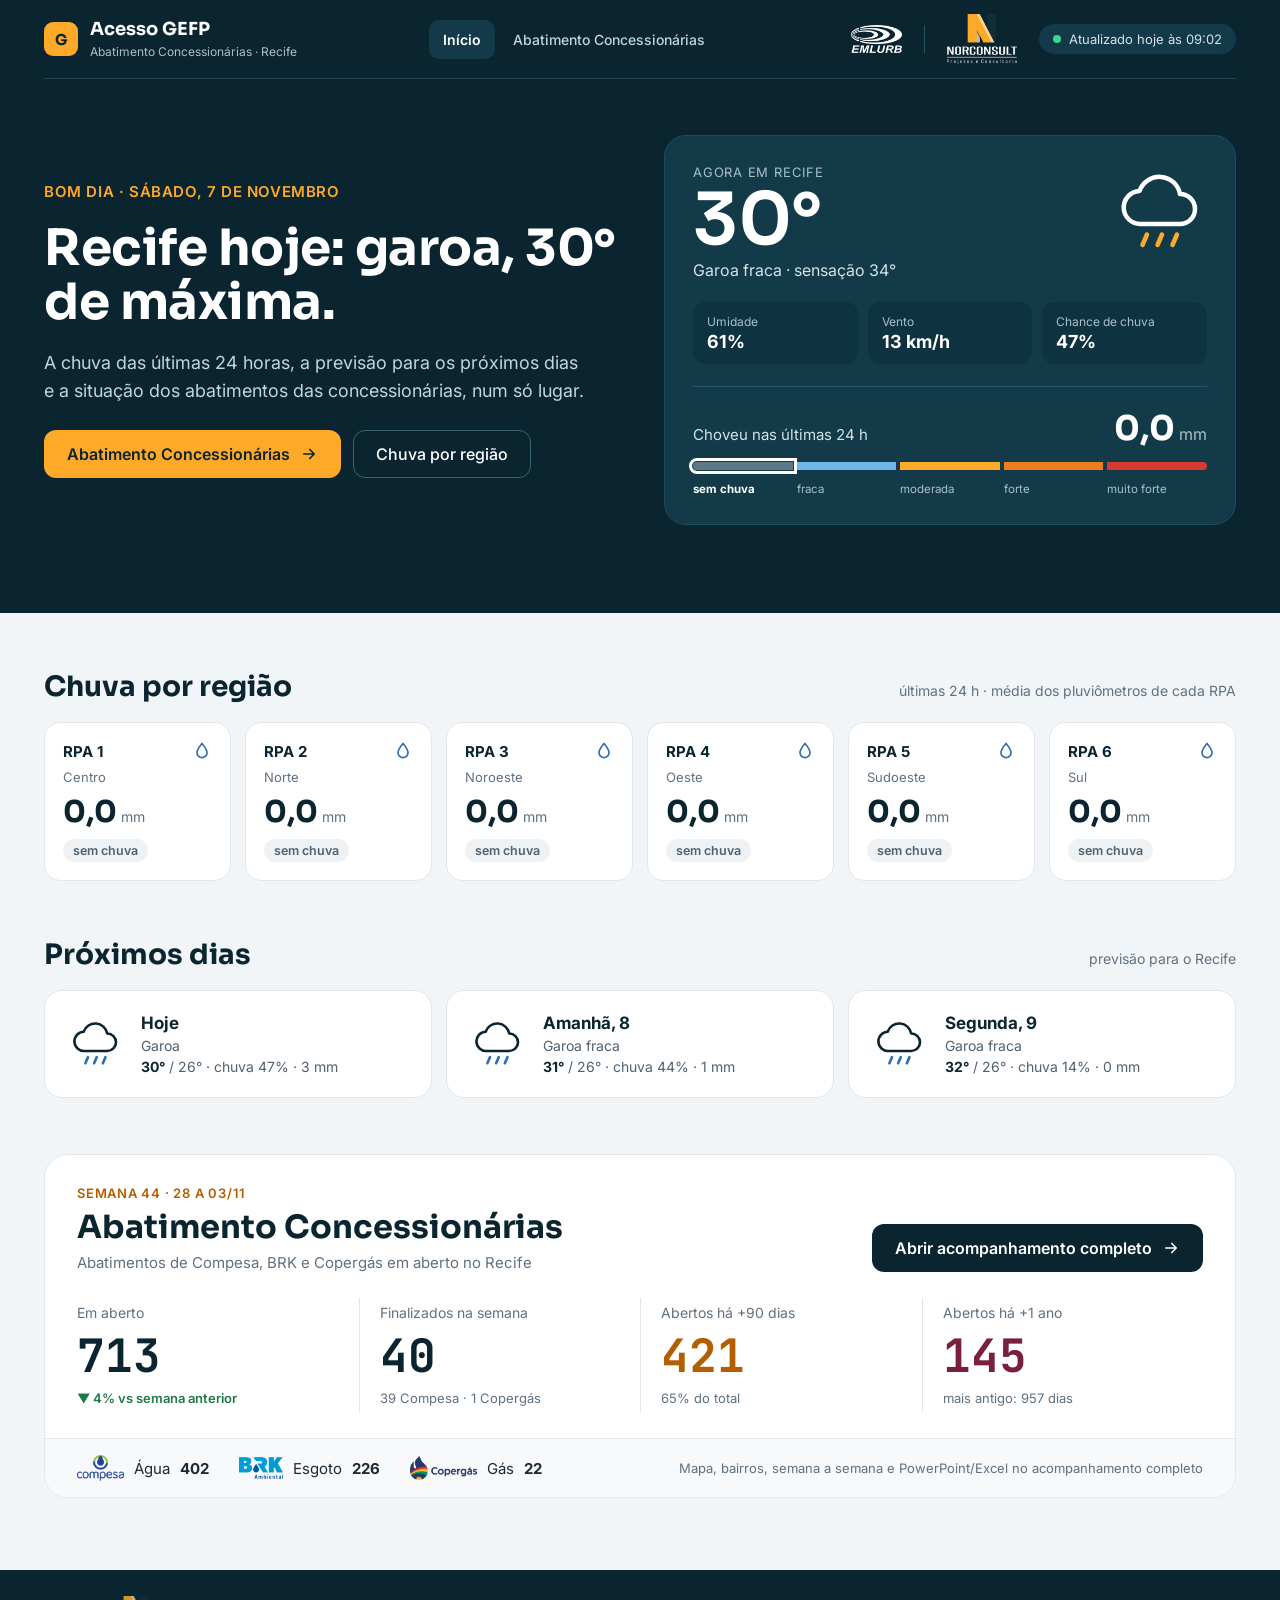
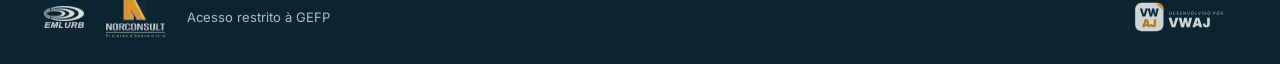
==== commit 51a72daa: "Acesso GEFP" ====
--- a/index.html
+++ b/index.html
@@ -9,7 +9,7 @@
 <link rel="icon" href="static/marca/vwaj_monograma.png">
 <link rel="preconnect" href="https://fonts.googleapis.com">
 <link href="https://fonts.googleapis.com/css2?family=Sora:wght@400;600;700&family=Inter:wght@400;500;600;700&family=JetBrains+Mono:wght@500;700&display=swap" rel="stylesheet">
-<link rel="stylesheet" href="static/gefp.css?v=1793296857">
+<link rel="stylesheet" href="static/gefp.css?v=1793974286">
 </head>
 <body class="gefp estatico">
 <section class="g-topo">
@@ -24,13 +24,13 @@
         <img class="emlurb" src="static/marcas_gefp/emlurb_branco.png" alt="EMLURB">
         <span class="sep"></span>
         <img class="norcon" src="static/marcas_gefp/nc_branco.png" alt="Norconsult">
-        <span class="g-atual"><i></i>Atualizado hoje às 15:34</span>
+        <span class="g-atual"><i></i>Atualizado hoje às 09:02</span>
       </div>
     </header>
 <div class="g-heroi">
   <div class="g-heroi-txt">
-    <span class="g-sobre">Boa tarde · quinta, 29 de outubro</span>
-    <h1>Recife hoje: garoa fraca, 30° de máxima.</h1>
+    <span class="g-sobre">Bom dia · sábado, 7 de novembro</span>
+    <h1>Recife hoje: garoa, 30° de máxima.</h1>
     <p>A chuva das últimas 24 horas, a previsão para os próximos dias e a situação dos abatimentos das concessionárias, num só lugar.</p>
     <div class="g-bts">
       <a class="g-bt lar" href="abatimento.html">Abatimento Concessionárias <svg viewBox="0 0 24 24" fill="none" stroke="currentColor" stroke-width="2.2" stroke-linecap="round" stroke-linejoin="round" aria-hidden="true"><path d="M5 12h14M13 6l6 6-6 6"/></svg></a>
@@ -41,18 +41,18 @@
     <div class="g-clima-top">
       <div style="display:flex;flex-direction:column;gap:4px">
         <span class="g-rot">Agora em Recife</span>
-        <span class="g-temp">28°</span>
-        <span class="g-clima-txt">Poucas nuvens · sensação 31°</span>
-      </div>
-      <svg width="96" height="96" viewBox="0 0 64 64" fill="none" stroke-linecap="round" stroke-linejoin="round" role="img" aria-label="Sol entre nuvens"><circle cx="24" cy="24" r="9" stroke="#E08A0C" stroke-width="3"/><path d="M24 7v4M24 37v4M7 24h4M37 24h4M12 12l3 3M33 33l3 3M12 36l3-3M33 15l3-3" stroke="#E08A0C" stroke-width="3"/><path d="M28 50h20a8 8 0 0 0 0-16 11 11 0 0 0-20 2" stroke="#FFFFFF" stroke-width="3"/></svg>
+        <span class="g-temp">30°</span>
+        <span class="g-clima-txt">Garoa fraca · sensação 34°</span>
+      </div>
+      <svg width="96" height="96" viewBox="0 0 64 64" fill="none" stroke-linecap="round" stroke-linejoin="round" role="img" aria-label="Chuva"><path d="M20 40h26a10 10 0 0 0 0-20 14 14 0 0 0-27-2A9 9 0 0 0 20 40z" stroke="#FFFFFF" stroke-width="3"/><path d="M24 47l-3 7M34 47l-3 7M44 47l-3 7" stroke="#FFA929" stroke-width="3"/></svg>
     </div>
     <div class="g-mini3">
-      <div><span>Umidade</span><b>64%</b></div>
-      <div><span>Vento</span><b>15 km/h</b></div>
-      <div><span>Chance de chuva</span><b>63%</b></div>
+      <div><span>Umidade</span><b>61%</b></div>
+      <div><span>Vento</span><b>13 km/h</b></div>
+      <div><span>Chance de chuva</span><b>47%</b></div>
     </div>
     <div class="g-chuva24">
-      <div class="g-chuva24-l"><span>Choveu nas últimas 24 h</span><span><b>0,1</b> <small>mm</small></span></div>
+      <div class="g-chuva24-l"><span>Choveu nas últimas 24 h</span><span><b>0,0</b> <small>mm</small></span></div>
       <div class="g-regua" role="img" aria-label="Chuva sem chuva"><span class="on" style="background:#5B7A86"></span><span class="" style="background:#6FB7E8"></span><span class="" style="background:#FFA929"></span><span class="" style="background:#EE7D22"></span><span class="" style="background:#D63B32"></span></div>
       <div class="g-regua-rot"><b>sem chuva</b><span>fraca</span><span>moderada</span><span>forte</span><span>muito forte</span></div>
     </div>
@@ -67,13 +67,13 @@
       <div class="g-rpa">
         <div class="g-rpa-cab"><b>RPA 1</b><svg width="20" height="20" viewBox="0 0 24 24" fill="none" stroke="#2F6FB3" stroke-width="2" stroke-linecap="round" stroke-linejoin="round" aria-hidden="true"><path d="M12 3s6 7 6 11a6 6 0 0 1-12 0c0-4 6-11 6-11z"/></svg></div>
         <small>Centro</small>
-        <span class="mm"><b>0,2</b> <span>mm</span></span>
+        <span class="mm"><b>0,0</b> <span>mm</span></span>
         <span class="g-pill g-n0">sem chuva</span>
       </div>
       <div class="g-rpa">
         <div class="g-rpa-cab"><b>RPA 2</b><svg width="20" height="20" viewBox="0 0 24 24" fill="none" stroke="#2F6FB3" stroke-width="2" stroke-linecap="round" stroke-linejoin="round" aria-hidden="true"><path d="M12 3s6 7 6 11a6 6 0 0 1-12 0c0-4 6-11 6-11z"/></svg></div>
         <small>Norte</small>
-        <span class="mm"><b>0,1</b> <span>mm</span></span>
+        <span class="mm"><b>0,0</b> <span>mm</span></span>
         <span class="g-pill g-n0">sem chuva</span>
       </div>
       <div class="g-rpa">
@@ -91,13 +91,13 @@
       <div class="g-rpa">
         <div class="g-rpa-cab"><b>RPA 5</b><svg width="20" height="20" viewBox="0 0 24 24" fill="none" stroke="#2F6FB3" stroke-width="2" stroke-linecap="round" stroke-linejoin="round" aria-hidden="true"><path d="M12 3s6 7 6 11a6 6 0 0 1-12 0c0-4 6-11 6-11z"/></svg></div>
         <small>Sudoeste</small>
-        <span class="mm"><b>0,4</b> <span>mm</span></span>
+        <span class="mm"><b>0,0</b> <span>mm</span></span>
         <span class="g-pill g-n0">sem chuva</span>
       </div>
       <div class="g-rpa">
         <div class="g-rpa-cab"><b>RPA 6</b><svg width="20" height="20" viewBox="0 0 24 24" fill="none" stroke="#2F6FB3" stroke-width="2" stroke-linecap="round" stroke-linejoin="round" aria-hidden="true"><path d="M12 3s6 7 6 11a6 6 0 0 1-12 0c0-4 6-11 6-11z"/></svg></div>
         <small>Sul</small>
-        <span class="mm"><b>0,2</b> <span>mm</span></span>
+        <span class="mm"><b>0,0</b> <span>mm</span></span>
         <span class="g-pill g-n0">sem chuva</span>
       </div>
     </div>
@@ -109,24 +109,24 @@
         <svg width="56" height="56" viewBox="0 0 64 64" fill="none" stroke-linecap="round" stroke-linejoin="round" role="img" aria-label="Chuva"><path d="M20 40h26a10 10 0 0 0 0-20 14 14 0 0 0-27-2A9 9 0 0 0 20 40z" stroke="#0B2530" stroke-width="3"/><path d="M24 47l-3 7M34 47l-3 7M44 47l-3 7" stroke="#2F6FB3" stroke-width="3"/></svg>
         <div>
           <b class="d">Hoje</b>
-          <span>Garoa fraca</span>
-          <span><b>30°</b> / 25° · chuva 63% · 1 mm</span>
-        </div>
-      </div>
-      <div class="g-dia">
-        <svg width="56" height="56" viewBox="0 0 64 64" fill="none" stroke-linecap="round" stroke-linejoin="round" role="img" aria-label="Nublado"><path d="M20 44h26a10 10 0 0 0 0-20 14 14 0 0 0-27-2A9 9 0 0 0 20 44z" stroke="#0B2530" stroke-width="3"/></svg>
-        <div>
-          <b class="d">Amanhã, 30</b>
-          <span>Nublado</span>
-          <span><b>30°</b> / 25° · chuva 21% · 0 mm</span>
+          <span>Garoa</span>
+          <span><b>30°</b> / 26° · chuva 47% · 3 mm</span>
         </div>
       </div>
       <div class="g-dia">
         <svg width="56" height="56" viewBox="0 0 64 64" fill="none" stroke-linecap="round" stroke-linejoin="round" role="img" aria-label="Chuva"><path d="M20 40h26a10 10 0 0 0 0-20 14 14 0 0 0-27-2A9 9 0 0 0 20 40z" stroke="#0B2530" stroke-width="3"/><path d="M24 47l-3 7M34 47l-3 7M44 47l-3 7" stroke="#2F6FB3" stroke-width="3"/></svg>
         <div>
-          <b class="d">Sábado, 31</b>
+          <b class="d">Amanhã, 8</b>
           <span>Garoa fraca</span>
-          <span><b>31°</b> / 26° · chuva 27% · 0 mm</span>
+          <span><b>31°</b> / 26° · chuva 44% · 1 mm</span>
+        </div>
+      </div>
+      <div class="g-dia">
+        <svg width="56" height="56" viewBox="0 0 64 64" fill="none" stroke-linecap="round" stroke-linejoin="round" role="img" aria-label="Chuva"><path d="M20 40h26a10 10 0 0 0 0-20 14 14 0 0 0-27-2A9 9 0 0 0 20 40z" stroke="#0B2530" stroke-width="3"/><path d="M24 47l-3 7M34 47l-3 7M44 47l-3 7" stroke="#2F6FB3" stroke-width="3"/></svg>
+        <div>
+          <b class="d">Segunda, 9</b>
+          <span>Garoa fraca</span>
+          <span><b>32°</b> / 26° · chuva 14% · 0 mm</span>
         </div>
       </div>
     </div>
@@ -134,23 +134,23 @@
   <section class="g-abat" id="abatimento">
     <div class="g-abat-cab">
       <div>
-        <small>Semana 43 · 21 a 27/10</small>
+        <small>Semana 44 · 28 a 03/11</small>
         <h2>Abatimento Concessionárias</h2>
         <span>Abatimentos de Compesa, BRK e Copergás em aberto no Recife</span>
       </div>
       <a class="g-bt escuro" href="abatimento.html">Abrir acompanhamento completo <svg viewBox="0 0 24 24" fill="none" stroke="currentColor" stroke-width="2.2" stroke-linecap="round" stroke-linejoin="round" aria-hidden="true"><path d="M5 12h14M13 6l6 6-6 6"/></svg></a>
     </div>
     <div class="g-abat-num">
-      <div><span>Em aberto</span><b>740</b>
-        <small class="bom">▼ 1% vs semana anterior</small></div>
-      <div><span>Finalizados na semana</span><b>35</b><small>32 Compesa · 3 Copergás</small></div>
-      <div><span>Abertos há +90 dias</span><b style="color:#B35F00">487</b><small>66% do total</small></div>
-      <div><span>Abertos há +1 ano</span><b style="color:#7A1F3D">158</b><small>mais antigo: 948 dias</small></div>
+      <div><span>Em aberto</span><b>713</b>
+        <small class="bom">▼ 4% vs semana anterior</small></div>
+      <div><span>Finalizados na semana</span><b>40</b><small>39 Compesa · 1 Copergás</small></div>
+      <div><span>Abertos há +90 dias</span><b style="color:#B35F00">421</b><small>65% do total</small></div>
+      <div><span>Abertos há +1 ano</span><b style="color:#7A1F3D">145</b><small>mais antigo: 957 dias</small></div>
     </div>
     <div class="g-abat-pe">
-      <span><img src="static/marcas/compesa.png" alt="Compesa" style="height:26px"> Água <b>456</b></span>
-      <span><img src="static/marcas/brk.png" alt="BRK Ambiental" style="height:22px"> Esgoto <b>258</b></span>
-      <span><img src="static/marcas/copergas.png" alt="Copergás" style="height:24px"> Gás <b>25</b></span>
+      <span><img src="static/marcas/compesa.png" alt="Compesa" style="height:26px"> Água <b>402</b></span>
+      <span><img src="static/marcas/brk.png" alt="BRK Ambiental" style="height:22px"> Esgoto <b>226</b></span>
+      <span><img src="static/marcas/copergas.png" alt="Copergás" style="height:24px"> Gás <b>22</b></span>
       <em>Mapa, bairros, semana a semana e PowerPoint/Excel no acompanhamento completo</em>
     </div>
   </section>
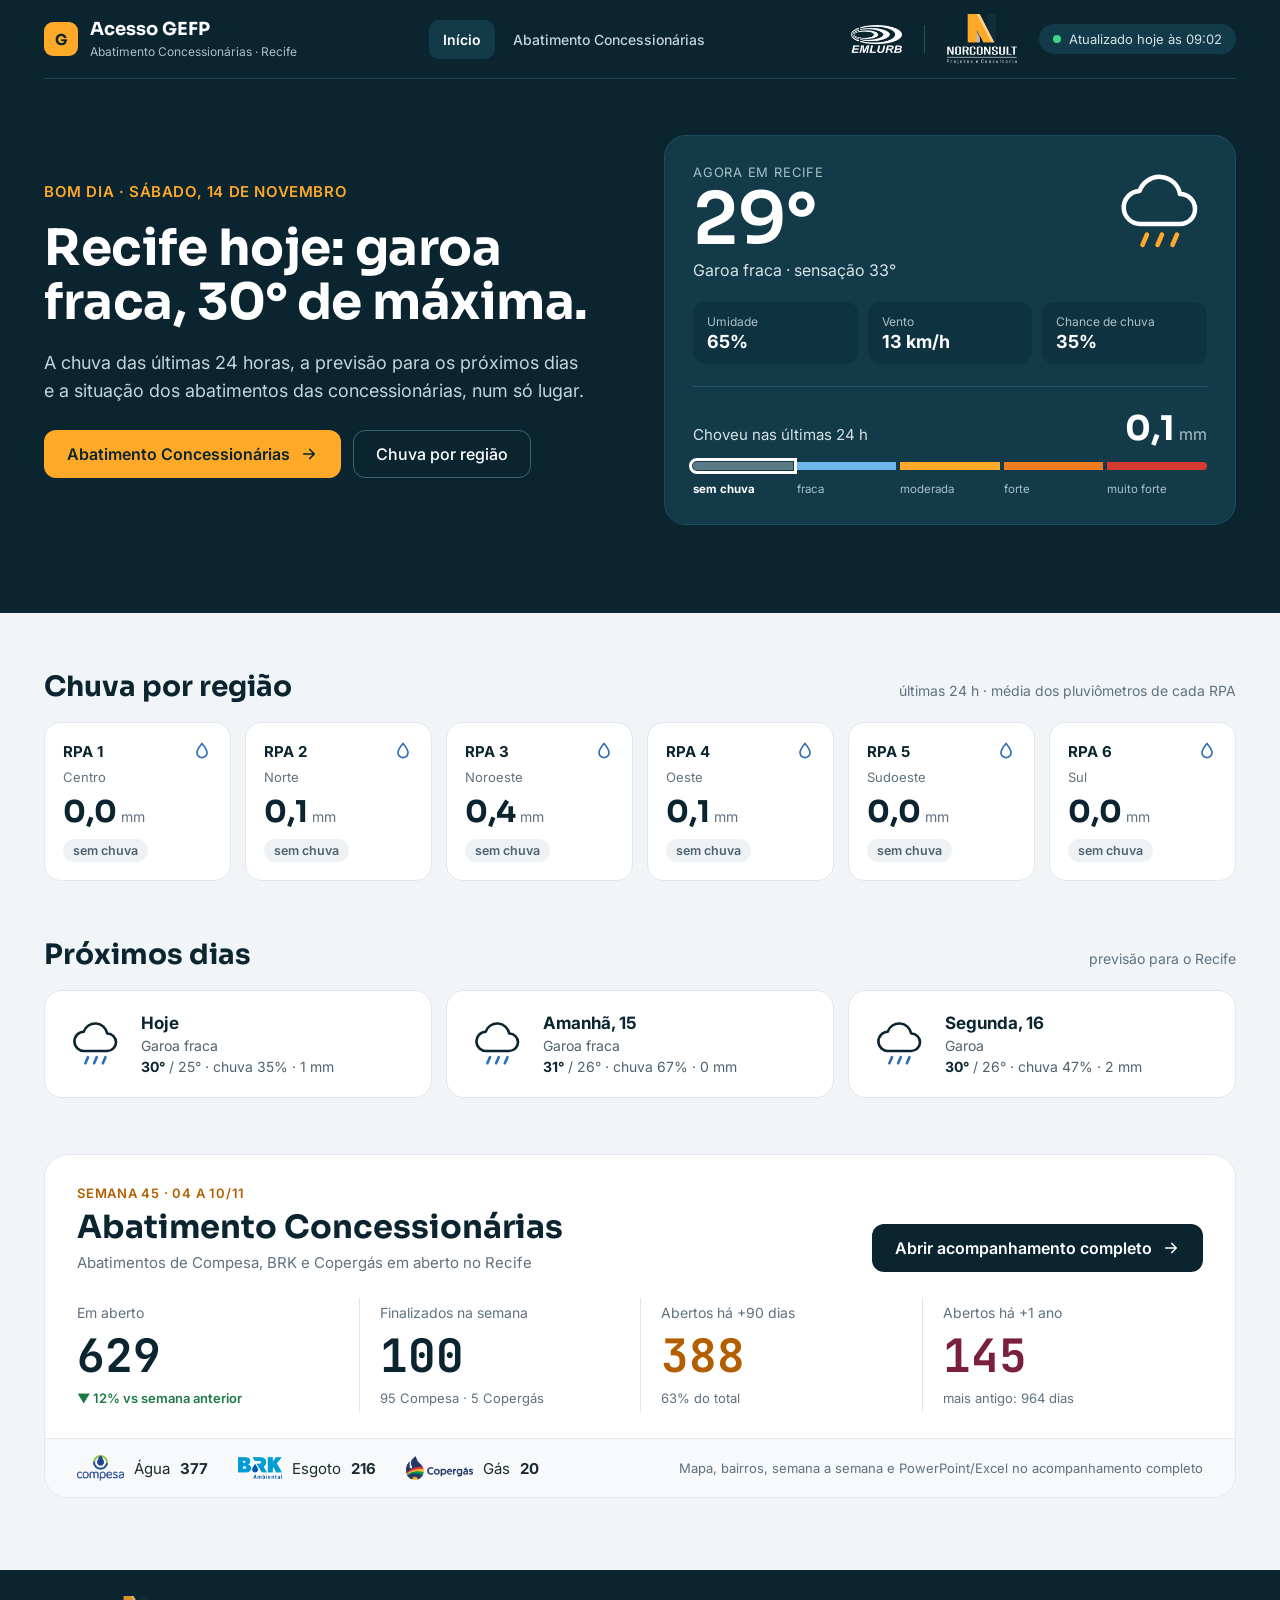
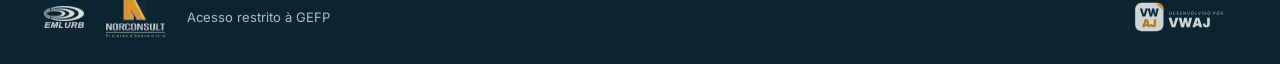
==== commit 8b05445c: "Acesso GEFP" ====
--- a/index.html
+++ b/index.html
@@ -9,7 +9,7 @@
 <link rel="icon" href="static/marca/vwaj_monograma.png">
 <link rel="preconnect" href="https://fonts.googleapis.com">
 <link href="https://fonts.googleapis.com/css2?family=Sora:wght@400;600;700&family=Inter:wght@400;500;600;700&family=JetBrains+Mono:wght@500;700&display=swap" rel="stylesheet">
-<link rel="stylesheet" href="static/gefp.css?v=1793974286">
+<link rel="stylesheet" href="static/gefp.css?v=1794503176">
 </head>
 <body class="gefp estatico">
 <section class="g-topo">
@@ -29,8 +29,8 @@
     </header>
 <div class="g-heroi">
   <div class="g-heroi-txt">
-    <span class="g-sobre">Bom dia · sábado, 7 de novembro</span>
-    <h1>Recife hoje: garoa, 30° de máxima.</h1>
+    <span class="g-sobre">Bom dia · sábado, 14 de novembro</span>
+    <h1>Recife hoje: garoa fraca, 30° de máxima.</h1>
     <p>A chuva das últimas 24 horas, a previsão para os próximos dias e a situação dos abatimentos das concessionárias, num só lugar.</p>
     <div class="g-bts">
       <a class="g-bt lar" href="abatimento.html">Abatimento Concessionárias <svg viewBox="0 0 24 24" fill="none" stroke="currentColor" stroke-width="2.2" stroke-linecap="round" stroke-linejoin="round" aria-hidden="true"><path d="M5 12h14M13 6l6 6-6 6"/></svg></a>
@@ -41,18 +41,18 @@
     <div class="g-clima-top">
       <div style="display:flex;flex-direction:column;gap:4px">
         <span class="g-rot">Agora em Recife</span>
-        <span class="g-temp">30°</span>
-        <span class="g-clima-txt">Garoa fraca · sensação 34°</span>
+        <span class="g-temp">29°</span>
+        <span class="g-clima-txt">Garoa fraca · sensação 33°</span>
       </div>
       <svg width="96" height="96" viewBox="0 0 64 64" fill="none" stroke-linecap="round" stroke-linejoin="round" role="img" aria-label="Chuva"><path d="M20 40h26a10 10 0 0 0 0-20 14 14 0 0 0-27-2A9 9 0 0 0 20 40z" stroke="#FFFFFF" stroke-width="3"/><path d="M24 47l-3 7M34 47l-3 7M44 47l-3 7" stroke="#FFA929" stroke-width="3"/></svg>
     </div>
     <div class="g-mini3">
-      <div><span>Umidade</span><b>61%</b></div>
+      <div><span>Umidade</span><b>65%</b></div>
       <div><span>Vento</span><b>13 km/h</b></div>
-      <div><span>Chance de chuva</span><b>47%</b></div>
+      <div><span>Chance de chuva</span><b>35%</b></div>
     </div>
     <div class="g-chuva24">
-      <div class="g-chuva24-l"><span>Choveu nas últimas 24 h</span><span><b>0,0</b> <small>mm</small></span></div>
+      <div class="g-chuva24-l"><span>Choveu nas últimas 24 h</span><span><b>0,1</b> <small>mm</small></span></div>
       <div class="g-regua" role="img" aria-label="Chuva sem chuva"><span class="on" style="background:#5B7A86"></span><span class="" style="background:#6FB7E8"></span><span class="" style="background:#FFA929"></span><span class="" style="background:#EE7D22"></span><span class="" style="background:#D63B32"></span></div>
       <div class="g-regua-rot"><b>sem chuva</b><span>fraca</span><span>moderada</span><span>forte</span><span>muito forte</span></div>
     </div>
@@ -73,19 +73,19 @@
       <div class="g-rpa">
         <div class="g-rpa-cab"><b>RPA 2</b><svg width="20" height="20" viewBox="0 0 24 24" fill="none" stroke="#2F6FB3" stroke-width="2" stroke-linecap="round" stroke-linejoin="round" aria-hidden="true"><path d="M12 3s6 7 6 11a6 6 0 0 1-12 0c0-4 6-11 6-11z"/></svg></div>
         <small>Norte</small>
-        <span class="mm"><b>0,0</b> <span>mm</span></span>
+        <span class="mm"><b>0,1</b> <span>mm</span></span>
         <span class="g-pill g-n0">sem chuva</span>
       </div>
       <div class="g-rpa">
         <div class="g-rpa-cab"><b>RPA 3</b><svg width="20" height="20" viewBox="0 0 24 24" fill="none" stroke="#2F6FB3" stroke-width="2" stroke-linecap="round" stroke-linejoin="round" aria-hidden="true"><path d="M12 3s6 7 6 11a6 6 0 0 1-12 0c0-4 6-11 6-11z"/></svg></div>
         <small>Noroeste</small>
-        <span class="mm"><b>0,0</b> <span>mm</span></span>
+        <span class="mm"><b>0,4</b> <span>mm</span></span>
         <span class="g-pill g-n0">sem chuva</span>
       </div>
       <div class="g-rpa">
         <div class="g-rpa-cab"><b>RPA 4</b><svg width="20" height="20" viewBox="0 0 24 24" fill="none" stroke="#2F6FB3" stroke-width="2" stroke-linecap="round" stroke-linejoin="round" aria-hidden="true"><path d="M12 3s6 7 6 11a6 6 0 0 1-12 0c0-4 6-11 6-11z"/></svg></div>
         <small>Oeste</small>
-        <span class="mm"><b>0,0</b> <span>mm</span></span>
+        <span class="mm"><b>0,1</b> <span>mm</span></span>
         <span class="g-pill g-n0">sem chuva</span>
       </div>
       <div class="g-rpa">
@@ -109,24 +109,24 @@
         <svg width="56" height="56" viewBox="0 0 64 64" fill="none" stroke-linecap="round" stroke-linejoin="round" role="img" aria-label="Chuva"><path d="M20 40h26a10 10 0 0 0 0-20 14 14 0 0 0-27-2A9 9 0 0 0 20 40z" stroke="#0B2530" stroke-width="3"/><path d="M24 47l-3 7M34 47l-3 7M44 47l-3 7" stroke="#2F6FB3" stroke-width="3"/></svg>
         <div>
           <b class="d">Hoje</b>
-          <span>Garoa</span>
-          <span><b>30°</b> / 26° · chuva 47% · 3 mm</span>
+          <span>Garoa fraca</span>
+          <span><b>30°</b> / 25° · chuva 35% · 1 mm</span>
         </div>
       </div>
       <div class="g-dia">
         <svg width="56" height="56" viewBox="0 0 64 64" fill="none" stroke-linecap="round" stroke-linejoin="round" role="img" aria-label="Chuva"><path d="M20 40h26a10 10 0 0 0 0-20 14 14 0 0 0-27-2A9 9 0 0 0 20 40z" stroke="#0B2530" stroke-width="3"/><path d="M24 47l-3 7M34 47l-3 7M44 47l-3 7" stroke="#2F6FB3" stroke-width="3"/></svg>
         <div>
-          <b class="d">Amanhã, 8</b>
+          <b class="d">Amanhã, 15</b>
           <span>Garoa fraca</span>
-          <span><b>31°</b> / 26° · chuva 44% · 1 mm</span>
+          <span><b>31°</b> / 26° · chuva 67% · 0 mm</span>
         </div>
       </div>
       <div class="g-dia">
         <svg width="56" height="56" viewBox="0 0 64 64" fill="none" stroke-linecap="round" stroke-linejoin="round" role="img" aria-label="Chuva"><path d="M20 40h26a10 10 0 0 0 0-20 14 14 0 0 0-27-2A9 9 0 0 0 20 40z" stroke="#0B2530" stroke-width="3"/><path d="M24 47l-3 7M34 47l-3 7M44 47l-3 7" stroke="#2F6FB3" stroke-width="3"/></svg>
         <div>
-          <b class="d">Segunda, 9</b>
-          <span>Garoa fraca</span>
-          <span><b>32°</b> / 26° · chuva 14% · 0 mm</span>
+          <b class="d">Segunda, 16</b>
+          <span>Garoa</span>
+          <span><b>30°</b> / 26° · chuva 47% · 2 mm</span>
         </div>
       </div>
     </div>
@@ -134,23 +134,23 @@
   <section class="g-abat" id="abatimento">
     <div class="g-abat-cab">
       <div>
-        <small>Semana 44 · 28 a 03/11</small>
+        <small>Semana 45 · 04 a 10/11</small>
         <h2>Abatimento Concessionárias</h2>
         <span>Abatimentos de Compesa, BRK e Copergás em aberto no Recife</span>
       </div>
       <a class="g-bt escuro" href="abatimento.html">Abrir acompanhamento completo <svg viewBox="0 0 24 24" fill="none" stroke="currentColor" stroke-width="2.2" stroke-linecap="round" stroke-linejoin="round" aria-hidden="true"><path d="M5 12h14M13 6l6 6-6 6"/></svg></a>
     </div>
     <div class="g-abat-num">
-      <div><span>Em aberto</span><b>713</b>
-        <small class="bom">▼ 4% vs semana anterior</small></div>
-      <div><span>Finalizados na semana</span><b>40</b><small>39 Compesa · 1 Copergás</small></div>
-      <div><span>Abertos há +90 dias</span><b style="color:#B35F00">421</b><small>65% do total</small></div>
-      <div><span>Abertos há +1 ano</span><b style="color:#7A1F3D">145</b><small>mais antigo: 957 dias</small></div>
+      <div><span>Em aberto</span><b>629</b>
+        <small class="bom">▼ 12% vs semana anterior</small></div>
+      <div><span>Finalizados na semana</span><b>100</b><small>95 Compesa · 5 Copergás</small></div>
+      <div><span>Abertos há +90 dias</span><b style="color:#B35F00">388</b><small>63% do total</small></div>
+      <div><span>Abertos há +1 ano</span><b style="color:#7A1F3D">145</b><small>mais antigo: 964 dias</small></div>
     </div>
     <div class="g-abat-pe">
-      <span><img src="static/marcas/compesa.png" alt="Compesa" style="height:26px"> Água <b>402</b></span>
-      <span><img src="static/marcas/brk.png" alt="BRK Ambiental" style="height:22px"> Esgoto <b>226</b></span>
-      <span><img src="static/marcas/copergas.png" alt="Copergás" style="height:24px"> Gás <b>22</b></span>
+      <span><img src="static/marcas/compesa.png" alt="Compesa" style="height:26px"> Água <b>377</b></span>
+      <span><img src="static/marcas/brk.png" alt="BRK Ambiental" style="height:22px"> Esgoto <b>216</b></span>
+      <span><img src="static/marcas/copergas.png" alt="Copergás" style="height:24px"> Gás <b>20</b></span>
       <em>Mapa, bairros, semana a semana e PowerPoint/Excel no acompanhamento completo</em>
     </div>
   </section>
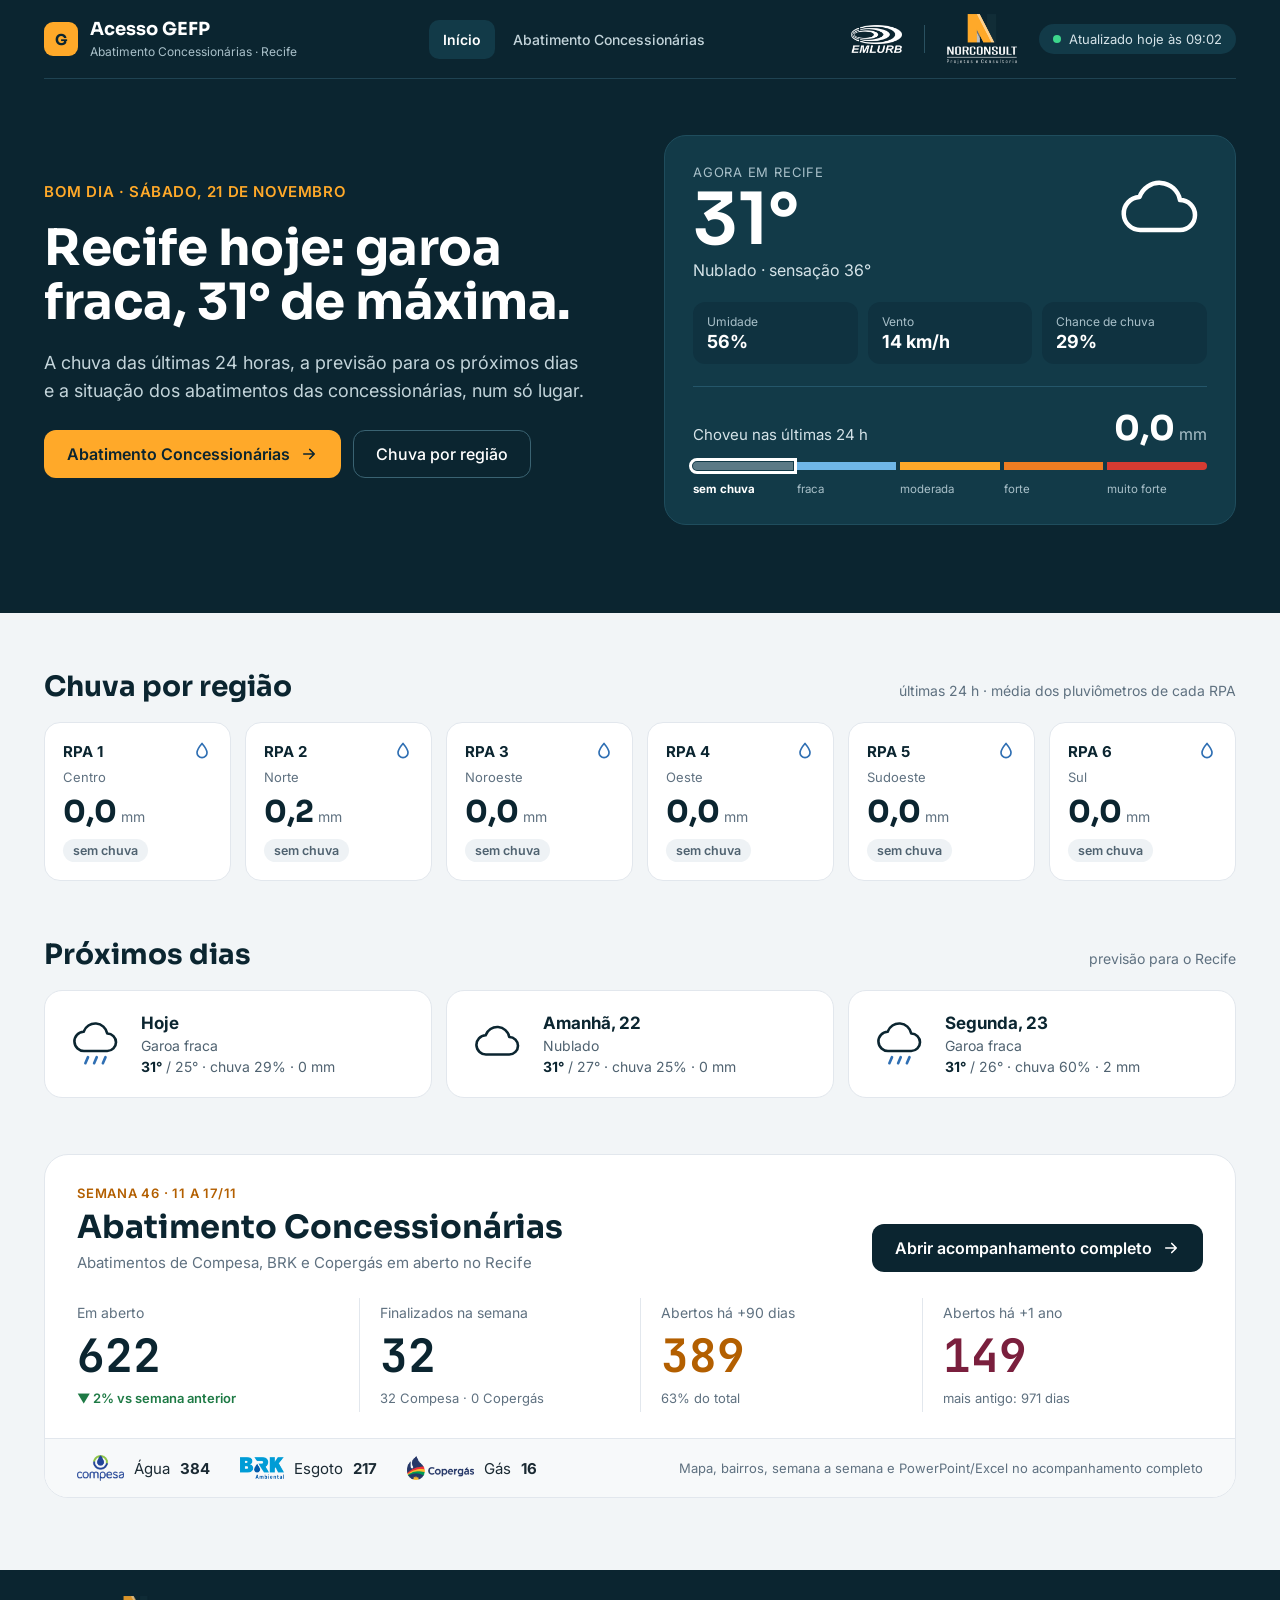
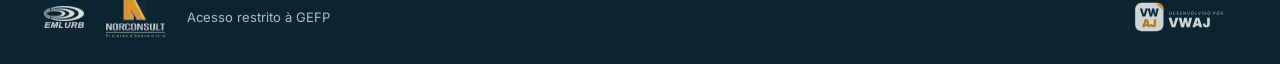
==== commit 478f2a04: "Acesso GEFP" ====
--- a/index.html
+++ b/index.html
@@ -29,8 +29,8 @@
     </header>
 <div class="g-heroi">
   <div class="g-heroi-txt">
-    <span class="g-sobre">Bom dia · sábado, 14 de novembro</span>
-    <h1>Recife hoje: garoa fraca, 30° de máxima.</h1>
+    <span class="g-sobre">Bom dia · sábado, 21 de novembro</span>
+    <h1>Recife hoje: garoa fraca, 31° de máxima.</h1>
     <p>A chuva das últimas 24 horas, a previsão para os próximos dias e a situação dos abatimentos das concessionárias, num só lugar.</p>
     <div class="g-bts">
       <a class="g-bt lar" href="abatimento.html">Abatimento Concessionárias <svg viewBox="0 0 24 24" fill="none" stroke="currentColor" stroke-width="2.2" stroke-linecap="round" stroke-linejoin="round" aria-hidden="true"><path d="M5 12h14M13 6l6 6-6 6"/></svg></a>
@@ -41,18 +41,18 @@
     <div class="g-clima-top">
       <div style="display:flex;flex-direction:column;gap:4px">
         <span class="g-rot">Agora em Recife</span>
-        <span class="g-temp">29°</span>
-        <span class="g-clima-txt">Garoa fraca · sensação 33°</span>
-      </div>
-      <svg width="96" height="96" viewBox="0 0 64 64" fill="none" stroke-linecap="round" stroke-linejoin="round" role="img" aria-label="Chuva"><path d="M20 40h26a10 10 0 0 0 0-20 14 14 0 0 0-27-2A9 9 0 0 0 20 40z" stroke="#FFFFFF" stroke-width="3"/><path d="M24 47l-3 7M34 47l-3 7M44 47l-3 7" stroke="#FFA929" stroke-width="3"/></svg>
+        <span class="g-temp">31°</span>
+        <span class="g-clima-txt">Nublado · sensação 36°</span>
+      </div>
+      <svg width="96" height="96" viewBox="0 0 64 64" fill="none" stroke-linecap="round" stroke-linejoin="round" role="img" aria-label="Nublado"><path d="M20 44h26a10 10 0 0 0 0-20 14 14 0 0 0-27-2A9 9 0 0 0 20 44z" stroke="#FFFFFF" stroke-width="3"/></svg>
     </div>
     <div class="g-mini3">
-      <div><span>Umidade</span><b>65%</b></div>
-      <div><span>Vento</span><b>13 km/h</b></div>
-      <div><span>Chance de chuva</span><b>35%</b></div>
+      <div><span>Umidade</span><b>56%</b></div>
+      <div><span>Vento</span><b>14 km/h</b></div>
+      <div><span>Chance de chuva</span><b>29%</b></div>
     </div>
     <div class="g-chuva24">
-      <div class="g-chuva24-l"><span>Choveu nas últimas 24 h</span><span><b>0,1</b> <small>mm</small></span></div>
+      <div class="g-chuva24-l"><span>Choveu nas últimas 24 h</span><span><b>0,0</b> <small>mm</small></span></div>
       <div class="g-regua" role="img" aria-label="Chuva sem chuva"><span class="on" style="background:#5B7A86"></span><span class="" style="background:#6FB7E8"></span><span class="" style="background:#FFA929"></span><span class="" style="background:#EE7D22"></span><span class="" style="background:#D63B32"></span></div>
       <div class="g-regua-rot"><b>sem chuva</b><span>fraca</span><span>moderada</span><span>forte</span><span>muito forte</span></div>
     </div>
@@ -73,19 +73,19 @@
       <div class="g-rpa">
         <div class="g-rpa-cab"><b>RPA 2</b><svg width="20" height="20" viewBox="0 0 24 24" fill="none" stroke="#2F6FB3" stroke-width="2" stroke-linecap="round" stroke-linejoin="round" aria-hidden="true"><path d="M12 3s6 7 6 11a6 6 0 0 1-12 0c0-4 6-11 6-11z"/></svg></div>
         <small>Norte</small>
-        <span class="mm"><b>0,1</b> <span>mm</span></span>
+        <span class="mm"><b>0,2</b> <span>mm</span></span>
         <span class="g-pill g-n0">sem chuva</span>
       </div>
       <div class="g-rpa">
         <div class="g-rpa-cab"><b>RPA 3</b><svg width="20" height="20" viewBox="0 0 24 24" fill="none" stroke="#2F6FB3" stroke-width="2" stroke-linecap="round" stroke-linejoin="round" aria-hidden="true"><path d="M12 3s6 7 6 11a6 6 0 0 1-12 0c0-4 6-11 6-11z"/></svg></div>
         <small>Noroeste</small>
-        <span class="mm"><b>0,4</b> <span>mm</span></span>
+        <span class="mm"><b>0,0</b> <span>mm</span></span>
         <span class="g-pill g-n0">sem chuva</span>
       </div>
       <div class="g-rpa">
         <div class="g-rpa-cab"><b>RPA 4</b><svg width="20" height="20" viewBox="0 0 24 24" fill="none" stroke="#2F6FB3" stroke-width="2" stroke-linecap="round" stroke-linejoin="round" aria-hidden="true"><path d="M12 3s6 7 6 11a6 6 0 0 1-12 0c0-4 6-11 6-11z"/></svg></div>
         <small>Oeste</small>
-        <span class="mm"><b>0,1</b> <span>mm</span></span>
+        <span class="mm"><b>0,0</b> <span>mm</span></span>
         <span class="g-pill g-n0">sem chuva</span>
       </div>
       <div class="g-rpa">
@@ -110,23 +110,23 @@
         <div>
           <b class="d">Hoje</b>
           <span>Garoa fraca</span>
-          <span><b>30°</b> / 25° · chuva 35% · 1 mm</span>
+          <span><b>31°</b> / 25° · chuva 29% · 0 mm</span>
+        </div>
+      </div>
+      <div class="g-dia">
+        <svg width="56" height="56" viewBox="0 0 64 64" fill="none" stroke-linecap="round" stroke-linejoin="round" role="img" aria-label="Nublado"><path d="M20 44h26a10 10 0 0 0 0-20 14 14 0 0 0-27-2A9 9 0 0 0 20 44z" stroke="#0B2530" stroke-width="3"/></svg>
+        <div>
+          <b class="d">Amanhã, 22</b>
+          <span>Nublado</span>
+          <span><b>31°</b> / 27° · chuva 25% · 0 mm</span>
         </div>
       </div>
       <div class="g-dia">
         <svg width="56" height="56" viewBox="0 0 64 64" fill="none" stroke-linecap="round" stroke-linejoin="round" role="img" aria-label="Chuva"><path d="M20 40h26a10 10 0 0 0 0-20 14 14 0 0 0-27-2A9 9 0 0 0 20 40z" stroke="#0B2530" stroke-width="3"/><path d="M24 47l-3 7M34 47l-3 7M44 47l-3 7" stroke="#2F6FB3" stroke-width="3"/></svg>
         <div>
-          <b class="d">Amanhã, 15</b>
+          <b class="d">Segunda, 23</b>
           <span>Garoa fraca</span>
-          <span><b>31°</b> / 26° · chuva 67% · 0 mm</span>
-        </div>
-      </div>
-      <div class="g-dia">
-        <svg width="56" height="56" viewBox="0 0 64 64" fill="none" stroke-linecap="round" stroke-linejoin="round" role="img" aria-label="Chuva"><path d="M20 40h26a10 10 0 0 0 0-20 14 14 0 0 0-27-2A9 9 0 0 0 20 40z" stroke="#0B2530" stroke-width="3"/><path d="M24 47l-3 7M34 47l-3 7M44 47l-3 7" stroke="#2F6FB3" stroke-width="3"/></svg>
-        <div>
-          <b class="d">Segunda, 16</b>
-          <span>Garoa</span>
-          <span><b>30°</b> / 26° · chuva 47% · 2 mm</span>
+          <span><b>31°</b> / 26° · chuva 60% · 2 mm</span>
         </div>
       </div>
     </div>
@@ -134,23 +134,23 @@
   <section class="g-abat" id="abatimento">
     <div class="g-abat-cab">
       <div>
-        <small>Semana 45 · 04 a 10/11</small>
+        <small>Semana 46 · 11 a 17/11</small>
         <h2>Abatimento Concessionárias</h2>
         <span>Abatimentos de Compesa, BRK e Copergás em aberto no Recife</span>
       </div>
       <a class="g-bt escuro" href="abatimento.html">Abrir acompanhamento completo <svg viewBox="0 0 24 24" fill="none" stroke="currentColor" stroke-width="2.2" stroke-linecap="round" stroke-linejoin="round" aria-hidden="true"><path d="M5 12h14M13 6l6 6-6 6"/></svg></a>
     </div>
     <div class="g-abat-num">
-      <div><span>Em aberto</span><b>629</b>
-        <small class="bom">▼ 12% vs semana anterior</small></div>
-      <div><span>Finalizados na semana</span><b>100</b><small>95 Compesa · 5 Copergás</small></div>
-      <div><span>Abertos há +90 dias</span><b style="color:#B35F00">388</b><small>63% do total</small></div>
-      <div><span>Abertos há +1 ano</span><b style="color:#7A1F3D">145</b><small>mais antigo: 964 dias</small></div>
+      <div><span>Em aberto</span><b>622</b>
+        <small class="bom">▼ 2% vs semana anterior</small></div>
+      <div><span>Finalizados na semana</span><b>32</b><small>32 Compesa · 0 Copergás</small></div>
+      <div><span>Abertos há +90 dias</span><b style="color:#B35F00">389</b><small>63% do total</small></div>
+      <div><span>Abertos há +1 ano</span><b style="color:#7A1F3D">149</b><small>mais antigo: 971 dias</small></div>
     </div>
     <div class="g-abat-pe">
-      <span><img src="static/marcas/compesa.png" alt="Compesa" style="height:26px"> Água <b>377</b></span>
-      <span><img src="static/marcas/brk.png" alt="BRK Ambiental" style="height:22px"> Esgoto <b>216</b></span>
-      <span><img src="static/marcas/copergas.png" alt="Copergás" style="height:24px"> Gás <b>20</b></span>
+      <span><img src="static/marcas/compesa.png" alt="Compesa" style="height:26px"> Água <b>384</b></span>
+      <span><img src="static/marcas/brk.png" alt="BRK Ambiental" style="height:22px"> Esgoto <b>217</b></span>
+      <span><img src="static/marcas/copergas.png" alt="Copergás" style="height:24px"> Gás <b>16</b></span>
       <em>Mapa, bairros, semana a semana e PowerPoint/Excel no acompanhamento completo</em>
     </div>
   </section>
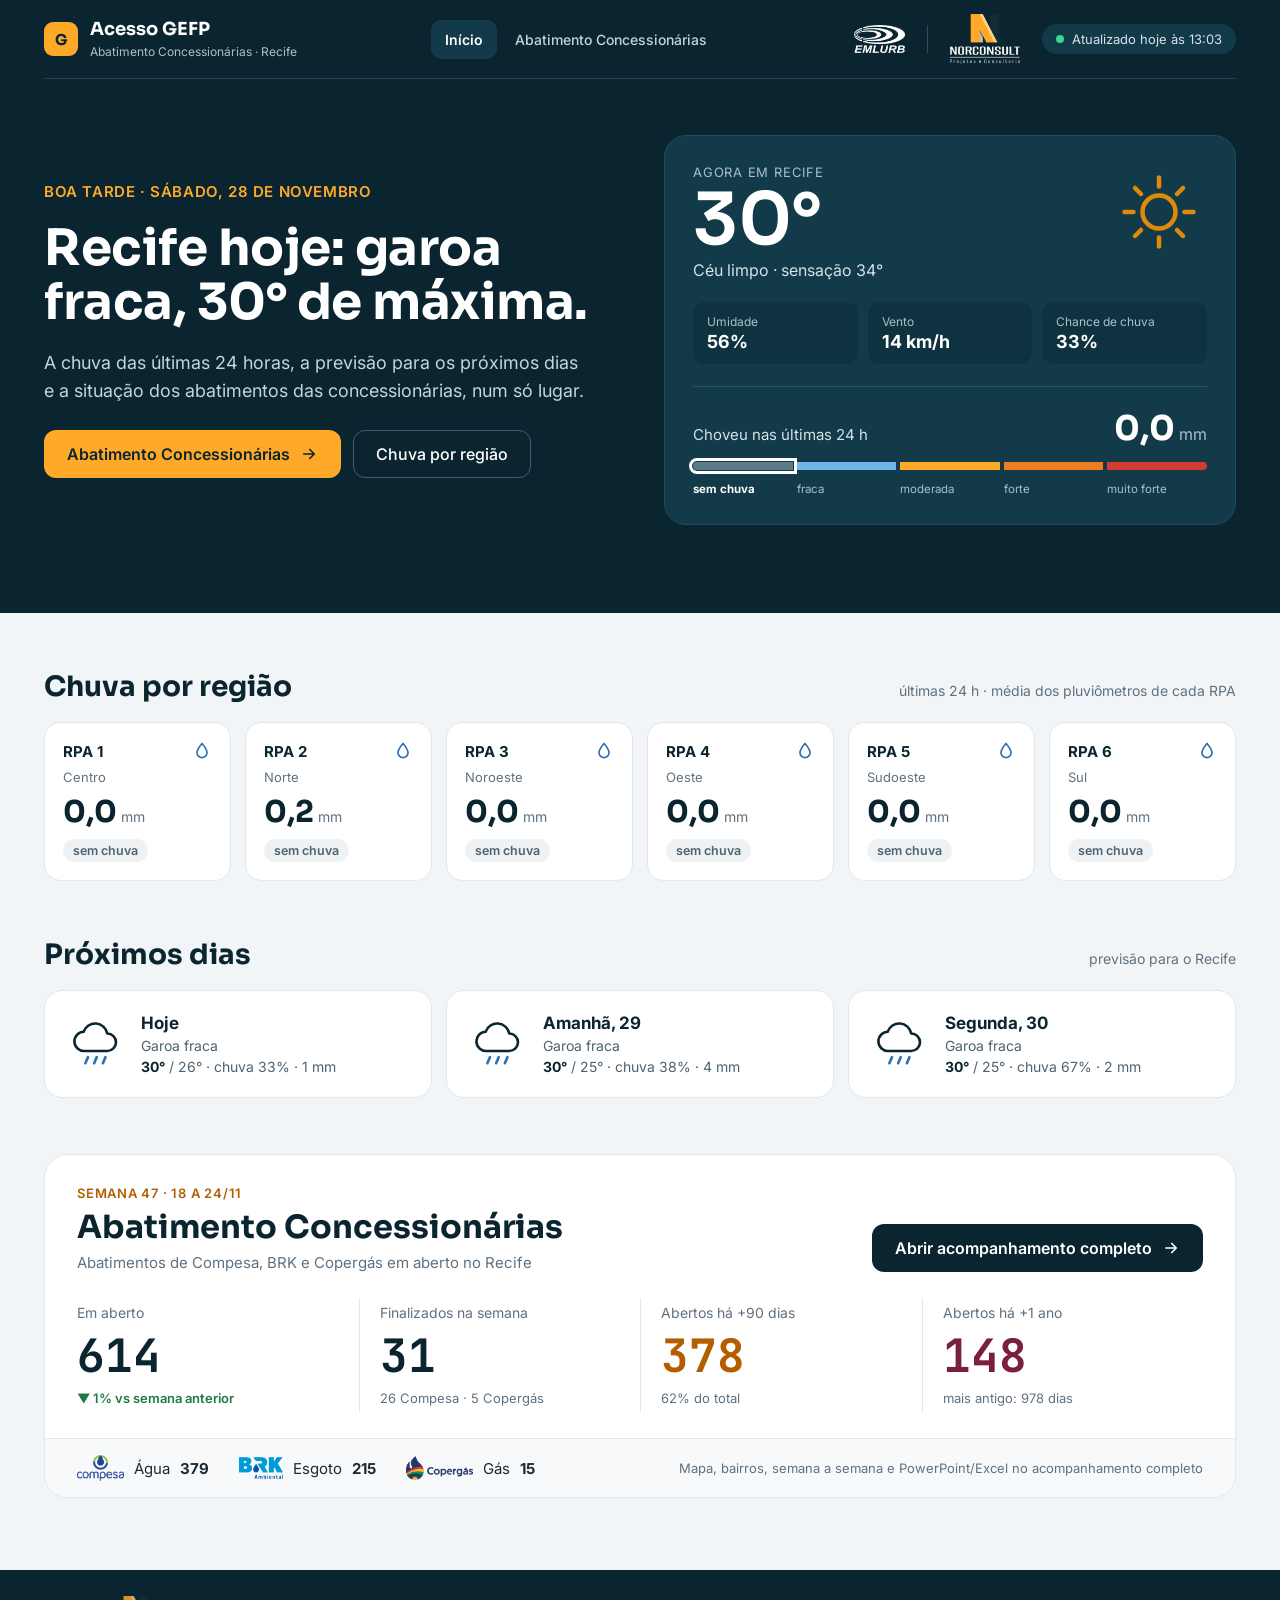
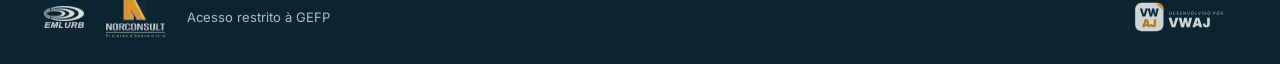
==== commit 23cbb6a7: "Acesso GEFP" ====
--- a/index.html
+++ b/index.html
@@ -9,7 +9,7 @@
 <link rel="icon" href="static/marca/vwaj_monograma.png">
 <link rel="preconnect" href="https://fonts.googleapis.com">
 <link href="https://fonts.googleapis.com/css2?family=Sora:wght@400;600;700&family=Inter:wght@400;500;600;700&family=JetBrains+Mono:wght@500;700&display=swap" rel="stylesheet">
-<link rel="stylesheet" href="static/gefp.css?v=1794503176">
+<link rel="stylesheet" href="static/gefp.css?v=1795787784">
 </head>
 <body class="gefp estatico">
 <section class="g-topo">
@@ -24,13 +24,13 @@
         <img class="emlurb" src="static/marcas_gefp/emlurb_branco.png" alt="EMLURB">
         <span class="sep"></span>
         <img class="norcon" src="static/marcas_gefp/nc_branco.png" alt="Norconsult">
-        <span class="g-atual"><i></i>Atualizado hoje às 09:02</span>
+        <span class="g-atual"><i></i>Atualizado hoje às 13:03</span>
       </div>
     </header>
 <div class="g-heroi">
   <div class="g-heroi-txt">
-    <span class="g-sobre">Bom dia · sábado, 21 de novembro</span>
-    <h1>Recife hoje: garoa fraca, 31° de máxima.</h1>
+    <span class="g-sobre">Boa tarde · sábado, 28 de novembro</span>
+    <h1>Recife hoje: garoa fraca, 30° de máxima.</h1>
     <p>A chuva das últimas 24 horas, a previsão para os próximos dias e a situação dos abatimentos das concessionárias, num só lugar.</p>
     <div class="g-bts">
       <a class="g-bt lar" href="abatimento.html">Abatimento Concessionárias <svg viewBox="0 0 24 24" fill="none" stroke="currentColor" stroke-width="2.2" stroke-linecap="round" stroke-linejoin="round" aria-hidden="true"><path d="M5 12h14M13 6l6 6-6 6"/></svg></a>
@@ -41,15 +41,15 @@
     <div class="g-clima-top">
       <div style="display:flex;flex-direction:column;gap:4px">
         <span class="g-rot">Agora em Recife</span>
-        <span class="g-temp">31°</span>
-        <span class="g-clima-txt">Nublado · sensação 36°</span>
-      </div>
-      <svg width="96" height="96" viewBox="0 0 64 64" fill="none" stroke-linecap="round" stroke-linejoin="round" role="img" aria-label="Nublado"><path d="M20 44h26a10 10 0 0 0 0-20 14 14 0 0 0-27-2A9 9 0 0 0 20 44z" stroke="#FFFFFF" stroke-width="3"/></svg>
+        <span class="g-temp">30°</span>
+        <span class="g-clima-txt">Céu limpo · sensação 34°</span>
+      </div>
+      <svg width="96" height="96" viewBox="0 0 64 64" fill="none" stroke-linecap="round" stroke-linejoin="round" role="img" aria-label="Sol"><circle cx="32" cy="32" r="11" stroke="#E08A0C" stroke-width="3"/><path d="M32 9v6M32 49v6M9 32h6M49 32h6M16 16l4 4M44 44l4 4M16 48l4-4M44 20l4-4" stroke="#E08A0C" stroke-width="3"/></svg>
     </div>
     <div class="g-mini3">
       <div><span>Umidade</span><b>56%</b></div>
       <div><span>Vento</span><b>14 km/h</b></div>
-      <div><span>Chance de chuva</span><b>29%</b></div>
+      <div><span>Chance de chuva</span><b>33%</b></div>
     </div>
     <div class="g-chuva24">
       <div class="g-chuva24-l"><span>Choveu nas últimas 24 h</span><span><b>0,0</b> <small>mm</small></span></div>
@@ -110,23 +110,23 @@
         <div>
           <b class="d">Hoje</b>
           <span>Garoa fraca</span>
-          <span><b>31°</b> / 25° · chuva 29% · 0 mm</span>
-        </div>
-      </div>
-      <div class="g-dia">
-        <svg width="56" height="56" viewBox="0 0 64 64" fill="none" stroke-linecap="round" stroke-linejoin="round" role="img" aria-label="Nublado"><path d="M20 44h26a10 10 0 0 0 0-20 14 14 0 0 0-27-2A9 9 0 0 0 20 44z" stroke="#0B2530" stroke-width="3"/></svg>
-        <div>
-          <b class="d">Amanhã, 22</b>
-          <span>Nublado</span>
-          <span><b>31°</b> / 27° · chuva 25% · 0 mm</span>
+          <span><b>30°</b> / 26° · chuva 33% · 1 mm</span>
         </div>
       </div>
       <div class="g-dia">
         <svg width="56" height="56" viewBox="0 0 64 64" fill="none" stroke-linecap="round" stroke-linejoin="round" role="img" aria-label="Chuva"><path d="M20 40h26a10 10 0 0 0 0-20 14 14 0 0 0-27-2A9 9 0 0 0 20 40z" stroke="#0B2530" stroke-width="3"/><path d="M24 47l-3 7M34 47l-3 7M44 47l-3 7" stroke="#2F6FB3" stroke-width="3"/></svg>
         <div>
-          <b class="d">Segunda, 23</b>
+          <b class="d">Amanhã, 29</b>
           <span>Garoa fraca</span>
-          <span><b>31°</b> / 26° · chuva 60% · 2 mm</span>
+          <span><b>30°</b> / 25° · chuva 38% · 4 mm</span>
+        </div>
+      </div>
+      <div class="g-dia">
+        <svg width="56" height="56" viewBox="0 0 64 64" fill="none" stroke-linecap="round" stroke-linejoin="round" role="img" aria-label="Chuva"><path d="M20 40h26a10 10 0 0 0 0-20 14 14 0 0 0-27-2A9 9 0 0 0 20 40z" stroke="#0B2530" stroke-width="3"/><path d="M24 47l-3 7M34 47l-3 7M44 47l-3 7" stroke="#2F6FB3" stroke-width="3"/></svg>
+        <div>
+          <b class="d">Segunda, 30</b>
+          <span>Garoa fraca</span>
+          <span><b>30°</b> / 25° · chuva 67% · 2 mm</span>
         </div>
       </div>
     </div>
@@ -134,23 +134,23 @@
   <section class="g-abat" id="abatimento">
     <div class="g-abat-cab">
       <div>
-        <small>Semana 46 · 11 a 17/11</small>
+        <small>Semana 47 · 18 a 24/11</small>
         <h2>Abatimento Concessionárias</h2>
         <span>Abatimentos de Compesa, BRK e Copergás em aberto no Recife</span>
       </div>
       <a class="g-bt escuro" href="abatimento.html">Abrir acompanhamento completo <svg viewBox="0 0 24 24" fill="none" stroke="currentColor" stroke-width="2.2" stroke-linecap="round" stroke-linejoin="round" aria-hidden="true"><path d="M5 12h14M13 6l6 6-6 6"/></svg></a>
     </div>
     <div class="g-abat-num">
-      <div><span>Em aberto</span><b>622</b>
-        <small class="bom">▼ 2% vs semana anterior</small></div>
-      <div><span>Finalizados na semana</span><b>32</b><small>32 Compesa · 0 Copergás</small></div>
-      <div><span>Abertos há +90 dias</span><b style="color:#B35F00">389</b><small>63% do total</small></div>
-      <div><span>Abertos há +1 ano</span><b style="color:#7A1F3D">149</b><small>mais antigo: 971 dias</small></div>
+      <div><span>Em aberto</span><b>614</b>
+        <small class="bom">▼ 1% vs semana anterior</small></div>
+      <div><span>Finalizados na semana</span><b>31</b><small>26 Compesa · 5 Copergás</small></div>
+      <div><span>Abertos há +90 dias</span><b style="color:#B35F00">378</b><small>62% do total</small></div>
+      <div><span>Abertos há +1 ano</span><b style="color:#7A1F3D">148</b><small>mais antigo: 978 dias</small></div>
     </div>
     <div class="g-abat-pe">
-      <span><img src="static/marcas/compesa.png" alt="Compesa" style="height:26px"> Água <b>384</b></span>
-      <span><img src="static/marcas/brk.png" alt="BRK Ambiental" style="height:22px"> Esgoto <b>217</b></span>
-      <span><img src="static/marcas/copergas.png" alt="Copergás" style="height:24px"> Gás <b>16</b></span>
+      <span><img src="static/marcas/compesa.png" alt="Compesa" style="height:26px"> Água <b>379</b></span>
+      <span><img src="static/marcas/brk.png" alt="BRK Ambiental" style="height:22px"> Esgoto <b>215</b></span>
+      <span><img src="static/marcas/copergas.png" alt="Copergás" style="height:24px"> Gás <b>15</b></span>
       <em>Mapa, bairros, semana a semana e PowerPoint/Excel no acompanhamento completo</em>
     </div>
   </section>
